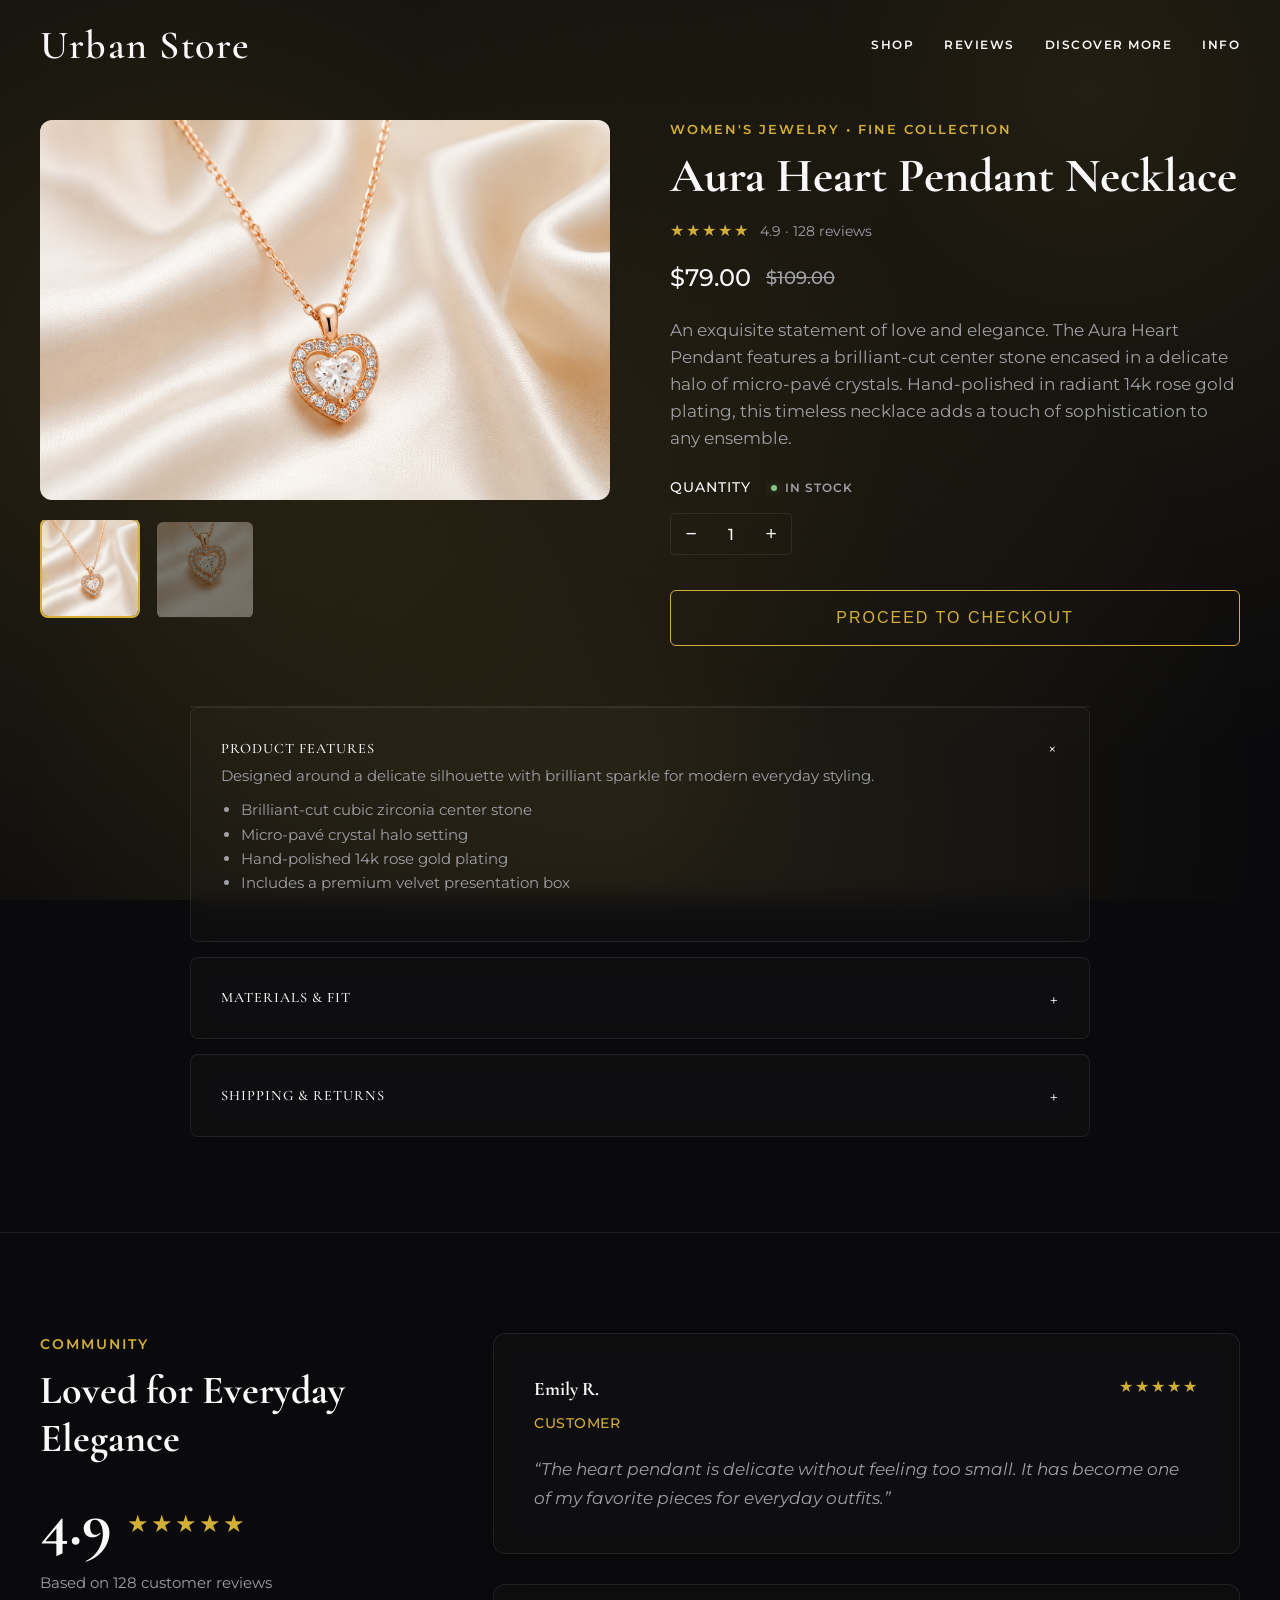
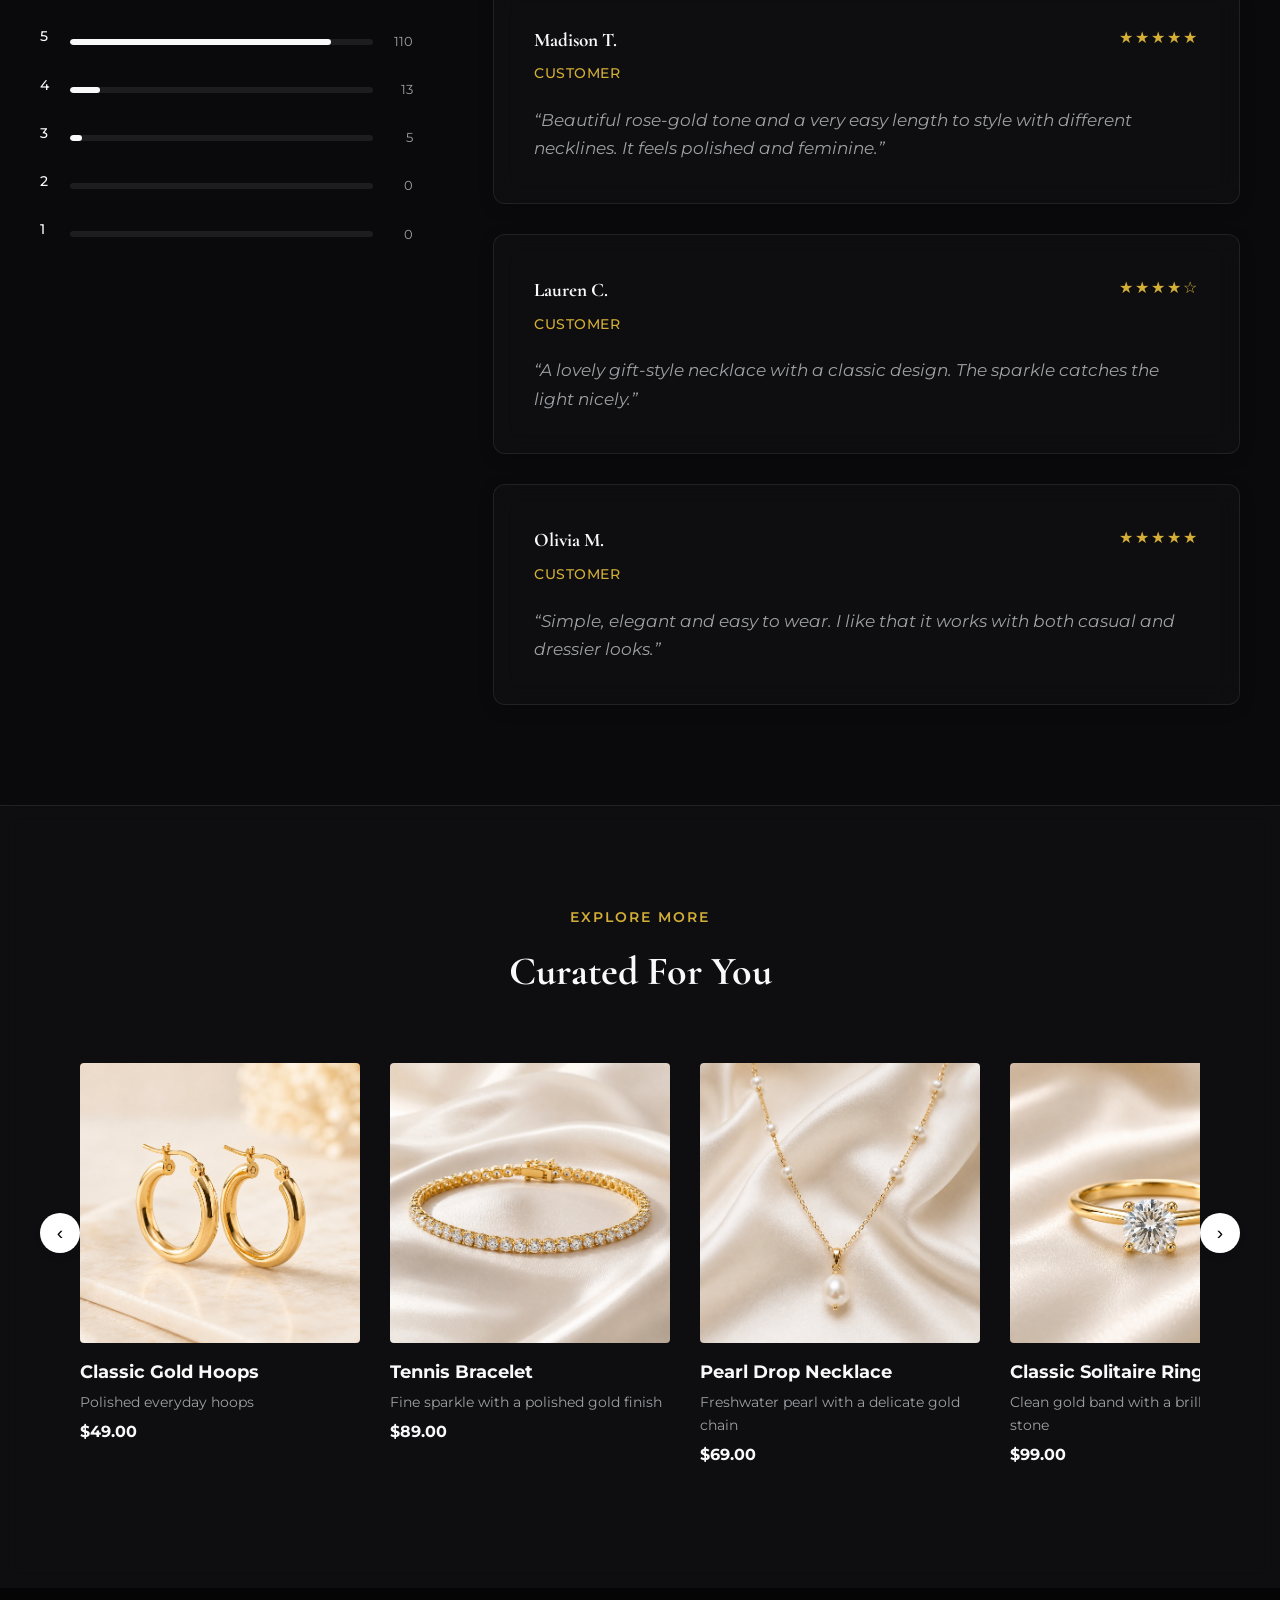
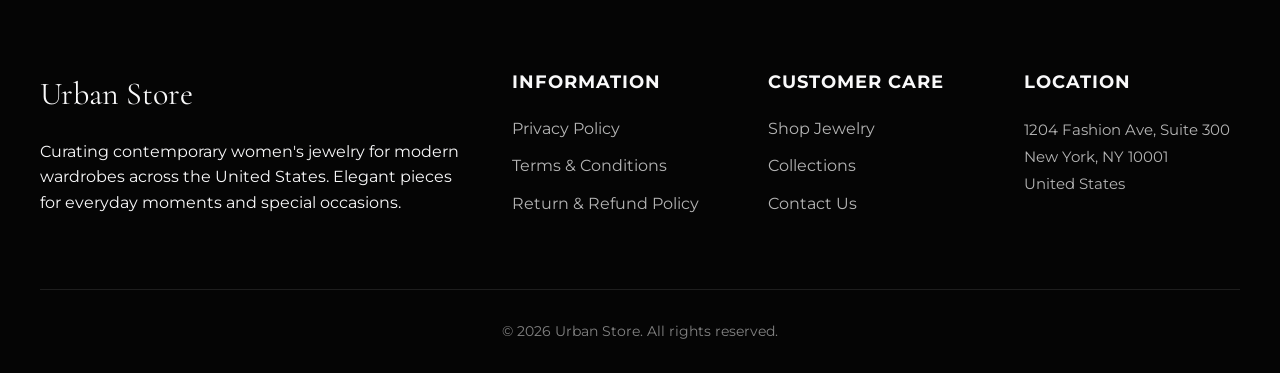
==== index.html @ 1e5bd290 "Add files via upload" ====
<!DOCTYPE html>
<html lang="en">
<head>
  <link rel="icon" href="data:image/svg+xml,<svg xmlns=%22http://www.w3.org/2000/svg%22 viewBox=%220 0 100 100%22><text y=%22.9em%22 font-size=%2290%22>💎</text></svg>">
  <meta charset="UTF-8">
  <meta name="viewport" content="width=device-width, initial-scale=1.0">
  <meta name="description" content="Urban Store — contemporary women's jewelry for modern US customers, including necklaces, earrings, bracelets and rings.">
  <title>Urban Store | Women's Jewelry</title>
  <link rel="preconnect" href="https://fonts.googleapis.com">
  <link rel="preconnect" href="https://fonts.gstatic.com" crossorigin>
  <link href="https://fonts.googleapis.com/css2?family=Montserrat:wght@300;400;500;600&family=Cormorant+Garamond:ital,wght@0,400;0,500;0,600;1,400;1,500&display=swap" rel="stylesheet">
  <link rel="stylesheet" href="assets/style.css">
</head>
<body>
  <header class="site-header">
    <button class="mobile-menu-btn" aria-label="Toggle menu">☰</button>
    <a class="logo" href="index.html">Urban Store</a>
    <nav>
      <a href="#product">Shop</a>
      <a href="#reviews">Reviews</a>
      <a href="#suggested">Discover More</a>
      <a href="#footer">Info</a>
    </nav>
  </header>

  <main>
    <section class="product-section" id="product">
      <div class="product-visuals">
        <div class="main-image-container">
          <img id="mainImage" src="assets/eternal-heart-necklace-main.jpg" alt="Eternal Heart Necklace">
        </div>
        <div class="product-thumbnails">
          <button class="thumbnail active"><img src="assets/eternal-heart-necklace-main.jpg" alt="Eternal Heart Necklace front view"></button>
          <button class="thumbnail"><img src="assets/eternal-heart-necklace-detail.jpg" alt="Eternal Heart Necklace detail view"></button>
          <button class="thumbnail" style="display: none;"><img src="assets/eternal-heart-necklace-alt.jpg" alt="Eternal Heart Necklace worn view"></button>
        </div>
      </div>

      <div class="product-details">
        <div class="eyebrow">Women's Jewelry • Fine Collection</div>
        <h1>Aura Heart Pendant Necklace</h1>
        <div class="rating"><span>★★★★★</span> <small>4.9 · 128 reviews</small></div>
        <div class="price">$79.00 <del>$109.00</del></div>
        <p class="description">An exquisite statement of love and elegance. The Aura Heart Pendant features a brilliant-cut center stone encased in a delicate halo of micro-pavé crystals. Hand-polished in radiant 14k rose gold plating, this timeless necklace adds a touch of sophistication to any ensemble.</p>
        <div class="option-group" style="display: none;">
          <strong>Finish: <span id="selectedColor">Rose Gold</span></strong>
          <div class="colors">
            <button class="color-btn color-tortoise active" data-color="Rose Gold" aria-label="Rose Gold"></button>
            <button class="color-btn color-black" data-color="Gold" aria-label="Gold"></button>
            <button class="color-btn color-champagne" data-color="Silver" aria-label="Silver"></button>
          </div>
        </div>

        <div class="option-group">
          <div class="quantity-header">
            <strong>Quantity</strong>
            <div class="stock-status in-stock"><span class="dot"></span> In Stock</div>
          </div>
          <div class="quantity-selector"><button id="minus">−</button><span id="qty">1</span><button id="plus">+</button></div>
        </div>

        <button class="checkout-btn" id="checkout">Proceed to Checkout</button>
      </div>
    </section>

    <section class="accordion-section reveal-on-scroll">
      <div class="accordion-container">
        <div class="accordion">
          <details class="accordion-item" open>
            <summary>Product Features <span class="icon">+</span></summary>
            <div class="accordion-content">
              <p>Designed around a delicate silhouette with brilliant sparkle for modern everyday styling.</p>
              <ul>
                <li>Brilliant-cut cubic zirconia center stone</li>
                <li>Micro-pavé crystal halo setting</li>
                <li>Hand-polished 14k rose gold plating</li>
                <li>Includes a premium velvet presentation box</li>
              </ul>
            </div>
          </details>
          <details class="accordion-item">
            <summary>Materials & Fit <span class="icon">+</span></summary>
            <div class="accordion-content">
              <p>A lightweight, comfortable necklace designed to sit perfectly at the neckline.</p>
              <ul>
                <li>Base metal: Premium jeweler's brass</li>
                <li>Plating: 14k Rose Gold</li>
                <li>Adjustable chain: 18" with a 2" extender (20" total)</li>
                <li>Lobster clasp closure for secure wear</li>
              </ul>
            </div>
          </details>
          <details class="accordion-item">
            <summary>Shipping & Returns <span class="icon">+</span></summary>
            <div class="accordion-content">
              <p>US shipping options and estimated delivery times are presented before a future purchase is completed.</p>
              <p>We offer a 30-day return window for eligible items in unused condition. <a href="returns.html" style="text-decoration:underline;color:var(--text-main);">View return policy</a>.</p>
            </div>
          </details>
        </div>
      </div>
    </section>

    <section class="reviews-section reveal-on-scroll" id="reviews">
      <div class="reviews-container">
        <div class="reviews-summary">
          <span>Community</span>
          <h2>Loved for Everyday Elegance</h2>
          <div class="rating-score">
            <strong>4.9</strong>
            <div class="large-stars">★★★★★</div>
            <p>Based on 128 customer reviews</p>
          </div>
          <div class="rating-bars">
            <div class="rating-row"><span>5</span><div class="bar-bg"><div class="bar-fill" style="width:86%"></div></div><small>110</small></div>
            <div class="rating-row"><span>4</span><div class="bar-bg"><div class="bar-fill" style="width:10%"></div></div><small>13</small></div>
            <div class="rating-row"><span>3</span><div class="bar-bg"><div class="bar-fill" style="width:4%"></div></div><small>5</small></div>
            <div class="rating-row"><span>2</span><div class="bar-bg"><div class="bar-fill" style="width:0%"></div></div><small>0</small></div>
            <div class="rating-row"><span>1</span><div class="bar-bg"><div class="bar-fill" style="width:0%"></div></div><small>0</small></div>
          </div>
        </div>

        <div class="review-list">
          <article class="review-card"><div class="review-top"><div class="review-author-info"><strong>Emily R.</strong><small>Customer</small></div><div class="review-stars">★★★★★</div></div><p class="review-text">“The heart pendant is delicate without feeling too small. It has become one of my favorite pieces for everyday outfits.”</p></article>
          <article class="review-card"><div class="review-top"><div class="review-author-info"><strong>Madison T.</strong><small>Customer</small></div><div class="review-stars">★★★★★</div></div><p class="review-text">“Beautiful rose-gold tone and a very easy length to style with different necklines. It feels polished and feminine.”</p></article>
          <article class="review-card"><div class="review-top"><div class="review-author-info"><strong>Lauren C.</strong><small>Customer</small></div><div class="review-stars">★★★★☆</div></div><p class="review-text">“A lovely gift-style necklace with a classic design. The sparkle catches the light nicely.”</p></article>
          <article class="review-card"><div class="review-top"><div class="review-author-info"><strong>Olivia M.</strong><small>Customer</small></div><div class="review-stars">★★★★★</div></div><p class="review-text">“Simple, elegant and easy to wear. I like that it works with both casual and dressier looks.”</p></article>
        </div>
      </div>
    </section>

    <section class="suggested reveal-on-scroll" id="suggested">
      <div class="section-heading"><span>Explore More</span><h2>Curated For You</h2></div>
      <div class="slider-wrap">
        <button class="slider-btn prev" id="prev">‹</button>
        <div class="slider" id="slider">
          <article class="slide"><img src="assets/classic-gold-hoops.jpg" alt="Classic Gold Hoops"><div><h3>Classic Gold Hoops</h3><p>Polished everyday hoops</p><b>$49.00</b></div></article>
          <article class="slide"><img src="assets/tennis-bracelet.webp" alt="Tennis Bracelet"><div><h3>Tennis Bracelet</h3><p>Fine sparkle with a polished gold finish</p><b>$89.00</b></div></article>
          <article class="slide"><img src="assets/pearl-drop-necklace.webp" alt="Pearl Drop Necklace"><div><h3>Pearl Drop Necklace</h3><p>Freshwater pearl with a delicate gold chain</p><b>$69.00</b></div></article>
          <article class="slide"><img src="assets/solitaire-ring.jpg" alt="Classic Solitaire Ring"><div><h3>Classic Solitaire Ring</h3><p>Clean gold band with a brilliant center stone</p><b>$99.00</b></div></article>
          <article class="slide"><img src="assets/chain-bracelet.jpg" alt="Dainty Gold Chain Bracelet"><div><h3>Dainty Gold Chain Bracelet</h3><p>Polished gold links for everyday styling</p><b>$59.00</b></div></article>
        </div>
        <button class="slider-btn next" id="next">›</button>
      </div>
    </section>
  </main>

  <footer id="footer">
    <div class="footer-grid">
      <div><div class="footer-logo">Urban Store</div><p>Curating contemporary women's jewelry for modern wardrobes across the United States. Elegant pieces for everyday moments and special occasions.</p></div>
      <div><h4>Information</h4><a href="privacy.html">Privacy Policy</a><a href="terms.html">Terms & Conditions</a><a href="returns.html">Return & Refund Policy</a></div>
      <div><h4>Customer Care</h4><a href="#product">Shop Jewelry</a><a href="#suggested">Collections</a><button class="footer-contact" id="contactOpen">Contact Us</button></div>
      <div><h4>Location</h4><p style="color: rgba(255,255,255,0.7); line-height: 1.8; margin: 0; font-size: 0.95rem;">1204 Fashion Ave, Suite 300<br>New York, NY 10001<br>United States</p></div>
    </div>
    <div class="copyright">© 2026 Urban Store. All rights reserved.</div>
  </footer>

  <div class="modal" id="contactModal">
    <div class="modal-card contact-modal-card">
      <button class="modal-x" id="contactClose" aria-label="Close">×</button>
      <div id="contactFormView">
        <div class="contact-header-text"><div class="contact-title-row"><div class="modal-icon">✉</div><h2>Get in Touch</h2></div><p>Have a question about jewelry, styling or your order? We're here to help.</p></div>
        <div class="contact-split">
          <div class="contact-info"><h3>Urban Store</h3><p>1204 Fashion Ave, Suite 300<br>New York, NY 10001<br>United States</p><h3>Contact</h3><p>Email: hello@urbanstore.com</p><h3>Hours</h3><p>Mon - Sat: 10:00 AM - 8:00 PM<br>Sunday: 12:00 PM - 6:00 PM</p></div>
          <div class="contact-form-col"><form id="contactForm" novalidate>
            <label>Full Name <span>*</span></label><input type="text" id="contactName" placeholder="Your full name" required><div class="field-error" id="nameError"></div>
            <label>Email Address <span>*</span></label><input type="email" id="contactEmail" placeholder="you@example.com" required><div class="field-error" id="emailError"></div>
            <label>Subject <span>*</span></label><input type="text" id="contactSubject" placeholder="How can we help?" required><div class="field-error" id="subjectError"></div>
            <label>Message <span>*</span></label><textarea id="contactMessage" rows="4" placeholder="Write your message..." required></textarea><div class="field-error" id="messageError"></div>
            <button type="submit" class="modal-action" style="width:100%">Send Message</button>
          </form></div>
        </div>
      </div>
      <div class="contact-success" id="contactSuccess"><div class="modal-icon">✓</div><h2>Message Sent Successfully!</h2><p>Thank you for reaching out to Urban Store. Our customer support team will reply shortly.</p><button class="modal-action" id="successClose">Close</button></div>
    </div>
  </div>

  <div class="modal" id="modal"><div class="modal-card"><div class="modal-icon">💎</div><h2>Checkout Unavailable</h2><p>Our secure checkout is undergoing scheduled maintenance and is currently unavailable. Please check back later to complete your purchase.</p><button class="modal-action" id="closeModal">Close</button></div></div>
  <script src="assets/script.js"></script>
</body>
</html>
---- assets/style.css ----
:root {
  --bg-primary: #0a0a0c;
  --bg-secondary: #121214;
  --text-main: #f9f9fa;
  --text-light: #9ea0a5;
  --accent: #D4AF37;
  --accent-hover: #FFF2CD;
  --border-color: rgba(255, 255, 255, 0.08);
  
  --font-heading: 'Cormorant Garamond', serif;
  --font-body: 'Montserrat', sans-serif;
}

* {
  box-sizing: border-box;
  margin: 0;
  padding: 0;
}

html {
  scroll-behavior: smooth;
}

/* Custom Scrollbar */
::-webkit-scrollbar {
  width: 8px;
  height: 8px;
}
::-webkit-scrollbar-track {
  background: var(--bg-primary);
}
::-webkit-scrollbar-thumb {
  background: rgba(212, 175, 55, 0.4);
  border-radius: 4px;
}
::-webkit-scrollbar-thumb:hover {
  background: rgba(212, 175, 55, 0.7);
}

body {
  font-family: var(--font-body);
  background: radial-gradient(circle at 15% 40%, rgba(212, 175, 55, 0.15), transparent 60%),
              radial-gradient(circle at 85% 10%, rgba(212, 175, 55, 0.12), transparent 50%),
              radial-gradient(circle at 50% 90%, rgba(212, 175, 55, 0.10), transparent 60%),
              var(--bg-primary);
  background-attachment: fixed;
  color: var(--text-main);
  line-height: 1.6;
  overflow-x: hidden;
}

body.no-scroll {
  overflow: hidden;
}

/* Header */
.site-header {
  position: fixed;
  top: 0; left: 0; width: 100%;
  height: 90px;
  display: flex;
  justify-content: space-between;
  align-items: center;
  padding: 0 40px;
  background: transparent;
  border-bottom: 1px solid transparent;
  z-index: 100;
  transition: all 0.4s ease;
}

.site-header.scrolled {
  height: 60px;
  background: rgba(10, 10, 12, 0.7);
  backdrop-filter: blur(12px);
  -webkit-backdrop-filter: blur(12px);
  border-bottom: 1px solid var(--border-color);
}

.logo {
  font-family: var(--font-heading);
  font-size: 2.5rem;
  font-weight: 600;
  color: var(--text-main);
  text-decoration: none;
  letter-spacing: 1.5px;
  transition: font-size 0.4s ease;
}

.site-header.scrolled .logo {
  font-size: 1.5rem;
}

.site-header nav {
  display: flex;
  gap: 30px;
}

.site-header nav a {
  text-decoration: none;
  color: var(--text-main);
  font-size: 0.75rem;
  font-weight: 600;
  transition: color 0.2s, font-size 0.4s ease;
  text-transform: uppercase;
  letter-spacing: 1.5px;
}

.site-header.scrolled nav a {
  font-size: 0.7rem;
}

.site-header nav a:hover {
  color: var(--accent);
}

.mobile-menu-btn {
  display: none;
  background: none;
  border: none;
  font-size: 1.5rem;
  cursor: pointer;
  color: var(--text-main);
}

/* Product Section - Shopify Style */
.product-section {
  max-width: 1400px;
  margin: 0 auto;
  padding: 120px 40px 60px;
  display: grid;
  grid-template-columns: 1fr 1fr;
  gap: 60px;
  animation: fadeUp 0.8s ease-out;
}

@keyframes fadeUp {
  from { opacity: 0; transform: translateY(30px); }
  to { opacity: 1; transform: translateY(0); }
}

.product-visuals {
  display: flex;
  flex-direction: column;
  gap: 20px;
}

.main-image-container {
  width: 100%;
  border-radius: 12px;
  overflow: hidden;
  position: relative;
  background-color: var(--bg-secondary);
}

.main-image-container img {
  width: 100%;
  height: auto;
  display: block;
  object-fit: cover;
  transition: transform 0.6s cubic-bezier(0.25, 1, 0.5, 1);
  cursor: zoom-in;
}

.main-image-container:hover img {
  transform: scale(1.06);
}

.product-thumbnails {
  display: flex;
  gap: 15px;
  overflow-x: auto;
  padding-bottom: 10px;
  scrollbar-width: none;
}
.product-thumbnails::-webkit-scrollbar { display: none; }

.thumbnail {
  width: 100px;
  height: 100px;
  flex-shrink: 0;
  border-radius: 8px;
  overflow: hidden;
  border: 2px solid transparent;
  cursor: pointer;
  transition: all 0.3s ease;
  opacity: 0.4;
  background: none;
  padding: 0;
}

.thumbnail.active, .thumbnail:hover {
  opacity: 1;
  border-color: var(--accent);
  transform: translateY(-2px);
}

.thumbnail img {
  width: 100%;
  height: 100%;
  object-fit: cover;
}

.product-details {
  padding: 0;
  position: sticky;
  top: 120px; /* Offset for header */
  height: fit-content;
  max-width: 100%;
}

.eyebrow {
  text-transform: uppercase;
  letter-spacing: 2px;
  font-size: 0.8rem;
  color: var(--accent);
  margin-bottom: 10px;
  font-weight: 600;
}

.product-details h1 {
  font-family: var(--font-heading);
  font-size: 3rem;
  line-height: 1.1;
  margin-bottom: 15px;
  color: var(--text-main);
}

.rating {
  display: flex;
  align-items: center;
  gap: 10px;
  margin-bottom: 15px;
}

.rating span {
  color: var(--accent);
  letter-spacing: 2px;
}

.rating small {
  color: var(--text-light);
  font-size: 0.9rem;
}

.price {
  font-size: 1.5rem;
  font-weight: 500;
  margin-bottom: 20px;
  display: flex;
  align-items: center;
  gap: 15px;
}

.price del {
  color: var(--text-light);
  font-size: 1.1rem;
}

.description {
  color: var(--text-light);
  font-size: 1.05rem;
  margin-bottom: 25px;
}

/* Options */
.option-group {
  margin-bottom: 25px;
}

.option-group strong {
  display: block;
  margin-bottom: 15px;
  font-weight: 500;
  text-transform: uppercase;
  font-size: 0.85rem;
  letter-spacing: 1px;
}

.quantity-header {
  display: flex;
  align-items: center;
  gap: 20px;
  margin-bottom: 15px;
}

.quantity-header strong {
  margin-bottom: 0;
}

.stock-status {
  display: flex;
  align-items: center;
  gap: 8px;
  font-size: 0.75rem;
  text-transform: uppercase;
  letter-spacing: 1px;
  color: var(--text-light);
  font-weight: 600;
}

.stock-status.in-stock .dot {
  width: 6px;
  height: 6px;
  border-radius: 50%;
  background-color: #81c784;
  box-shadow: 0 0 8px rgba(129, 199, 132, 0.4);
}

.colors {
  display: flex;
  gap: 15px;
}

.color-btn {
  width: 36px;
  height: 36px;
  border-radius: 50%;
  border: 2px solid transparent;
  cursor: pointer;
  transition: transform 0.2s, border-color 0.2s;
  box-shadow: 0 2px 5px rgba(0,0,0,0.5);
}

.color-btn.active {
  border-color: var(--text-main);
  transform: scale(1.1);
}
.color-tortoise { background: linear-gradient(135deg, #4A3320, #8B5A2B); }
.color-black { background: #222; }
.color-champagne { background: #E8D3C3; }

/* Quantity */
.quantity-selector {
  display: flex;
  align-items: center;
  border: 1px solid var(--border-color);
  width: fit-content;
  border-radius: 4px;
}

.quantity-selector button {
  background: none;
  border: none;
  width: 40px;
  height: 40px;
  font-size: 1.2rem;
  cursor: pointer;
  color: var(--text-main);
  transition: background 0.2s;
}

.quantity-selector button:hover {
  background: var(--bg-secondary);
}

.quantity-selector span {
  width: 40px;
  text-align: center;
  font-weight: 500;
}

.checkout-btn {
  width: 100%;
  padding: 18px;
  background-color: transparent;
  color: var(--accent);
  border: 1px solid var(--accent);
  font-size: 1rem;
  font-weight: 500;
  text-transform: uppercase;
  letter-spacing: 2px;
  cursor: pointer;
  border-radius: 6px;
  transition: all 0.4s ease;
  margin-top: 10px;
  position: relative;
  overflow: hidden;
  z-index: 1;
}

.checkout-btn::before {
  content: '';
  position: absolute;
  top: 0; left: 0; width: 0; height: 100%;
  background: linear-gradient(135deg, #D4AF37, #FFF2CD);
  z-index: -1;
  transition: width 0.4s cubic-bezier(0.25, 1, 0.5, 1);
}

.checkout-btn:hover {
  color: #000;
  border-color: transparent;
  transform: translateY(-3px);
  box-shadow: 0 10px 20px rgba(212, 175, 55, 0.2);
}

.checkout-btn:hover::before {
  width: 100%;
}

/* Accordion Full Width Section */
.accordion-section {
  padding: 0 40px 80px;
  background: transparent;
}

.accordion-container {
  max-width: 900px;
  margin: 0 auto;
}

.accordion {
  border-top: 1px solid var(--border-color);
}

.accordion-item {
  border-bottom: 1px solid var(--border-color);
  padding: 25px 0;
  cursor: pointer;
  background: rgba(255, 255, 255, 0.02);
  backdrop-filter: blur(12px);
  -webkit-backdrop-filter: blur(12px);
  border-radius: 8px;
  margin-bottom: 15px;
  padding: 25px 30px;
  border: 1px solid var(--border-color);
  transition: background 0.3s ease;
}

.accordion-item:hover {
  background: rgba(255, 255, 255, 0.04);
}

.accordion-item summary {
  font-family: var(--font-heading);
  cursor: pointer;
  font-weight: 500;
  list-style: none;
  display: flex;
  justify-content: space-between;
  align-items: center;
  text-transform: uppercase;
  font-size: 0.9rem;
  letter-spacing: 1px;
}

.accordion-item summary::-webkit-details-marker {
  display: none;
}

.accordion-item .icon {
  font-size: 1.2rem;
  transition: transform 0.3s;
}

.accordion-item[open] .icon {
  transform: rotate(45deg);
}

.accordion-content {
  padding-bottom: 20px;
  color: var(--text-light);
  font-size: 0.95rem;
}

.accordion-content ul {
  padding-left: 20px;
  margin-top: 10px;
}

/* Reviews Section - Shopify Split Style */
.reviews-section {
  padding: 100px 40px;
  background: transparent;
  border-top: 1px solid var(--border-color);
}

.reviews-container {
  max-width: 1400px;
  margin: 0 auto;
  display: grid;
  grid-template-columns: 1fr 2fr;
  gap: 80px;
}

.reviews-summary {
  position: sticky;
  top: 120px;
  align-self: start;
}

.reviews-summary span {
  color: var(--accent);
  text-transform: uppercase;
  letter-spacing: 2px;
  font-size: 0.9rem;
  font-weight: 600;
  display: block;
  margin-bottom: 10px;
}

.reviews-summary h2 {
  font-family: var(--font-heading);
  font-size: 2.5rem;
  color: var(--text-main);
  margin-bottom: 30px;
  line-height: 1.2;
}

.rating-score {
  display: flex;
  align-items: center;
  flex-wrap: wrap;
  gap: 15px;
  margin-bottom: 30px;
}

.rating-score strong {
  font-size: 4rem;
  font-family: var(--font-heading);
  line-height: 1;
}

.rating-score .large-stars {
  color: var(--accent);
  font-size: 1.5rem;
  letter-spacing: 2px;
}

.rating-score p {
  width: 100%;
  color: var(--text-light);
  font-size: 0.95rem;
}

.rating-bars {
  margin-bottom: 40px;
}

.rating-row {
  display: flex;
  align-items: center;
  gap: 15px;
  margin-bottom: 15px;
}

.rating-row span {
  font-weight: 500;
  width: 15px;
  color: var(--text-main);
}

.bar-bg {
  flex: 1;
  height: 6px;
  background-color: var(--border-color);
  border-radius: 4px;
  overflow: hidden;
}

.bar-fill {
  height: 100%;
  background-color: var(--text-main);
  border-radius: 4px;
}

.rating-row small {
  color: var(--text-light);
  width: 25px;
  text-align: right;
}

.write-review-btn {
  padding: 16px 30px;
  background: transparent;
  border: 1px solid var(--text-main);
  color: var(--text-main);
  font-size: 0.95rem;
  font-weight: 500;
  text-transform: uppercase;
  letter-spacing: 1px;
  cursor: pointer;
  border-radius: 6px;
  transition: all 0.3s ease;
  width: 100%;
}

.write-review-btn:hover {
  background: var(--text-main);
  color: #fff;
}

.review-list {
  display: flex;
  flex-direction: column;
  gap: 30px;
}

.review-card {
  background: rgba(255, 255, 255, 0.02);
  backdrop-filter: blur(12px);
  -webkit-backdrop-filter: blur(12px);
  padding: 40px;
  border-radius: 12px;
  border: 1px solid var(--border-color);
  box-shadow: 0 4px 15px rgba(0,0,0,0.2);
  transition: transform 0.3s ease, background 0.3s ease;
}

.review-card:hover {
  transform: translateY(-3px);
  background: rgba(255, 255, 255, 0.04);
  box-shadow: 0 10px 30px rgba(0,0,0,0.3);
}

.review-top {
  display: flex;
  justify-content: space-between;
  align-items: flex-start;
  margin-bottom: 20px;
}

.review-author-info strong {
  display: block;
  font-family: var(--font-heading);
  font-size: 1.2rem;
  margin-bottom: 5px;
}

.review-author-info small {
  color: var(--accent);
  font-weight: 500;
  font-size: 0.85rem;
  text-transform: uppercase;
  letter-spacing: 0.5px;
}

.review-stars {
  color: var(--accent);
  letter-spacing: 2px;
}

.review-text {
  font-style: italic;
  color: var(--text-light);
  line-height: 1.7;
  font-size: 1.05rem;
}

/* Suggested Section */
.suggested {
  padding: 100px 40px;
  background: rgba(255, 255, 255, 0.02);
  border-top: 1px solid var(--border-color);
  backdrop-filter: blur(10px);
  -webkit-backdrop-filter: blur(10px);
  text-align: center;
}

.suggested .slider-wrap,
.suggested .section-heading {
  max-width: 1400px;
  margin-left: auto;
  margin-right: auto;
}

.section-heading {
  margin-bottom: 60px;
}

.section-heading span {
  color: var(--accent);
  text-transform: uppercase;
  letter-spacing: 2px;
  font-size: 0.9rem;
  font-weight: 600;
  display: block;
  margin-bottom: 10px;
}

.section-heading h2 {
  font-family: var(--font-heading);
  font-size: 2.5rem;
  color: var(--text-main);
}

.slider-wrap {
  position: relative;
  margin-top: 40px;
  padding: 0 40px;
}

.slider {
  display: flex;
  overflow-x: auto;
  scroll-behavior: smooth;
  gap: 30px;
  padding-bottom: 20px;
  scrollbar-width: none;
}
.slider::-webkit-scrollbar { display: none; }

.slide {
  min-width: 280px;
  flex: 0 0 280px;
  text-align: left;
  cursor: pointer;
  transition: opacity 0.3s;
}

.slide:hover { opacity: 0.8; }

.slide img {
  width: 100%;
  height: 280px;
  object-fit: contain;
  background-color: var(--bg-secondary);
  border-radius: 4px;
  margin-bottom: 15px;
}

.slide h3 {
  font-size: 1.1rem;
  margin-bottom: 5px;
}

.slide p {
  color: var(--text-light);
  font-size: 0.9rem;
  margin-bottom: 5px;
}

.slider-btn {
  position: absolute;
  top: 40%;
  transform: translateY(-50%);
  width: 40px;
  height: 40px;
  background: #fff;
  border: 1px solid var(--border-color);
  border-radius: 50%;
  font-size: 1.2rem;
  cursor: pointer;
  z-index: 10;
  box-shadow: 0 4px 10px rgba(0,0,0,0.05);
  transition: all 0.2s;
}
.slider-btn:hover { background: var(--accent); color: #fff; border-color: var(--accent); }
.slider-btn.prev { left: 0; }
.slider-btn.next { right: 0; }


/* Footer */
footer {
  background-color: #050505;
  color: var(--text-main);
  padding: 80px 40px 30px;
}

.footer-grid {
  display: grid;
  grid-template-columns: 2fr 1fr 1fr 1fr;
  gap: 40px;
  max-width: 1200px;
  margin: 0 auto;
  border-bottom: 1px solid rgba(255,255,255,0.1);
  padding-bottom: 60px;
}

.footer-logo {
  font-family: var(--font-heading);
  font-size: 2rem;
  margin-bottom: 20px;
}

.footer-grid h4 {
  font-size: 1.1rem;
  margin-bottom: 20px;
  text-transform: uppercase;
  letter-spacing: 1px;
}

.footer-grid a, .footer-contact {
  display: block;
  color: rgba(255,255,255,0.7);
  text-decoration: none;
  margin-bottom: 12px;
  background: none; border: none; padding: 0; text-align: left; font: inherit; cursor: pointer;
  transition: color 0.2s;
}

.footer-grid a:hover, .footer-contact:hover {
  color: var(--accent);
}

.copyright {
  text-align: center;
  padding-top: 30px;
  color: rgba(255,255,255,0.5);
  font-size: 0.9rem;
}

/* Modals */
.modal {
  position: fixed;
  top: 0; left: 0; width: 100%; height: 100%;
  background: rgba(0,0,0,0.5);
  backdrop-filter: blur(5px);
  display: flex;
  justify-content: center;
  align-items: center;
  z-index: 1000;
  opacity: 0;
  pointer-events: none;
  transition: opacity 0.3s;
}

.modal.show {
  opacity: 1;
  pointer-events: auto;
}

.modal-card {
  background: var(--bg-secondary);
  border: 1px solid var(--border-color);
  backdrop-filter: blur(20px);
  -webkit-backdrop-filter: blur(20px);
  padding: 60px;
  border-radius: 12px;
  text-align: center;
  max-width: 450px;
  width: 90%;
  position: relative;
  box-shadow: 0 25px 50px rgba(0,0,0,0.5);
  animation: modalIn 0.4s cubic-bezier(0.175, 0.885, 0.32, 1.275);
  max-height: 90vh;
  overflow-y: auto;
}

.contact-modal-card {
  max-width: 900px;
  padding: 40px 50px;
}

.contact-header-text {
  text-align: center;
  margin-bottom: 25px;
}

.contact-title-row {
  display: flex;
  align-items: center;
  justify-content: center;
  gap: 15px;
  margin-bottom: 5px;
}

.contact-title-row .modal-icon {
  margin-bottom: 0;
  font-size: 2.2rem;
}

.contact-title-row h2 {
  margin-bottom: 0;
}

.contact-split {
  display: grid;
  grid-template-columns: 1fr 1fr;
  gap: 50px;
  text-align: left;
}

.contact-info h3 {
  font-size: 0.85rem;
  color: var(--accent);
  text-transform: uppercase;
  letter-spacing: 1px;
  margin-bottom: 8px;
  margin-top: 25px;
}
.contact-info h3:first-child { margin-top: 0; }
.contact-info p {
  color: var(--text-light);
  font-size: 0.95rem;
  line-height: 1.6;
}

@media (max-width: 768px) {
  .contact-split {
    grid-template-columns: 1fr;
    gap: 30px;
  }
}

.modal.show .modal-card {
  transform: translateY(0);
}

.modal-icon {
  font-size: 3rem;
  color: var(--accent);
  margin-bottom: 20px;
}

.modal-card h2 {
  font-family: var(--font-heading);
  margin-bottom: 15px;
}

.modal-card p {
  color: var(--text-light);
  margin-bottom: 30px;
}

.modal-x {
  position: absolute;
  top: 20px; right: 20px;
  background: none; border: none; font-size: 1.5rem; cursor: pointer; color: var(--text-light);
}

.modal-action {
  background: transparent;
  color: var(--accent);
  border: 1px solid var(--accent);
  padding: 12px 30px;
  border-radius: 4px;
  cursor: pointer;
  text-transform: uppercase;
  letter-spacing: 1px;
  transition: all 0.3s ease;
}
.modal-action:hover { 
  background: var(--accent); 
  color: #000; 
}

/* Form */
form { text-align: left; }
form label { display: block; margin-bottom: 5px; font-weight: 500; font-size: 0.9rem; }
form label span { color: var(--accent); }
form input, form textarea {
  width: 100%; padding: 12px; margin-bottom: 5px; border: 1px solid var(--border-color); border-radius: 4px; font-family: inherit;
}
form input:focus, form textarea:focus { border-color: var(--accent); outline: none; }
.field-error { color: #e74c3c; font-size: 0.8rem; margin-bottom: 8px; min-height: 12px; }

.contact-success { display: none; }
.contact-success.show { display: block; }
#contactFormView.hide { display: none; }

/* Reveal Animations */
.reveal-on-scroll {
  opacity: 0;
  transform: translateY(30px);
  transition: opacity 0.8s ease-out, transform 0.8s ease-out;
}

.reveal-on-scroll.is-visible {
  opacity: 1;
  transform: translateY(0);
}

/* Responsive */
@media (max-width: 992px) {
  .product-section { 
    grid-template-columns: 1fr; 
    gap: 40px; 
    padding: 100px 20px 40px;
  }
  .product-details { 
    position: static; 
  }
  .reviews-container {
    grid-template-columns: 1fr;
    gap: 40px;
  }
  .reviews-summary {
    position: static;
  }
}

@media (max-width: 768px) {
  .site-header {
    justify-content: center;
    padding: 0 20px;
  }
  .mobile-menu-btn {
    display: block;
    position: absolute;
    left: 20px;
  }
  .site-header nav {
    display: none;
    position: absolute;
    top: 100%; left: 0; width: 100%;
    background: rgba(10, 10, 12, 0.95);
    backdrop-filter: blur(12px);
    -webkit-backdrop-filter: blur(12px);
    border-bottom: 1px solid var(--border-color);
    flex-direction: column;
    padding: 30px 20px;
    box-shadow: 0 15px 30px rgba(0,0,0,0.5);
    align-items: center;
    gap: 25px;
  }
  .site-header nav a, .site-header.scrolled nav a {
    font-size: 1.1rem;
  }
  .site-header nav.active { display: flex; }
  .footer-grid { grid-template-columns: 1fr; gap: 30px; }
  
  /* Increase slider image size on mobile */
  .suggested { padding: 60px 10px; }
  .slider-wrap { padding: 0 15px; }
  .slide {
    min-width: 310px;
    flex: 0 0 310px;
  }
}

@keyframes fadeIn { from { opacity: 0; } to { opacity: 1; } }

/* High-resolution jewelry photography */
.slide img {
  width: 100%;
  aspect-ratio: 1 / 1;
  object-fit: cover;
  object-position: center;
  display: block;
  image-rendering: auto;
}

.main-image-container img {
  image-rendering: auto;
}
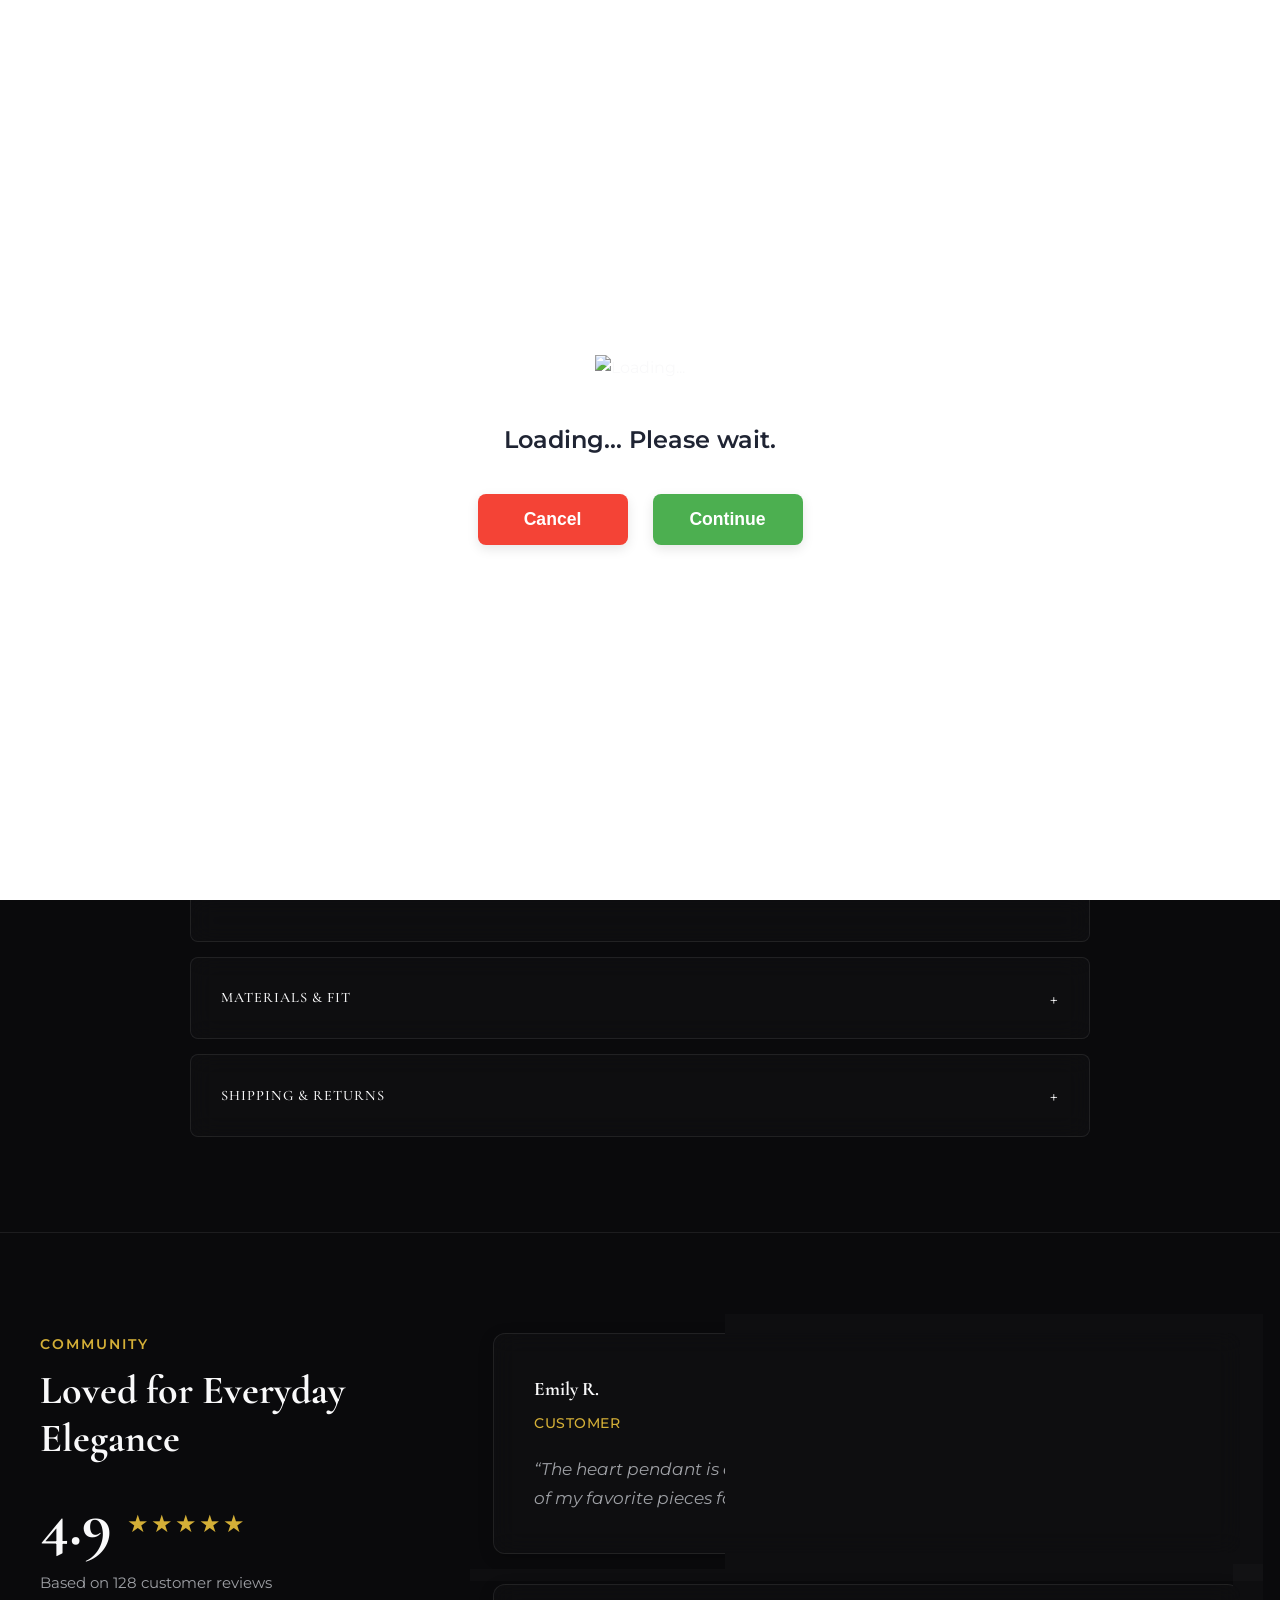
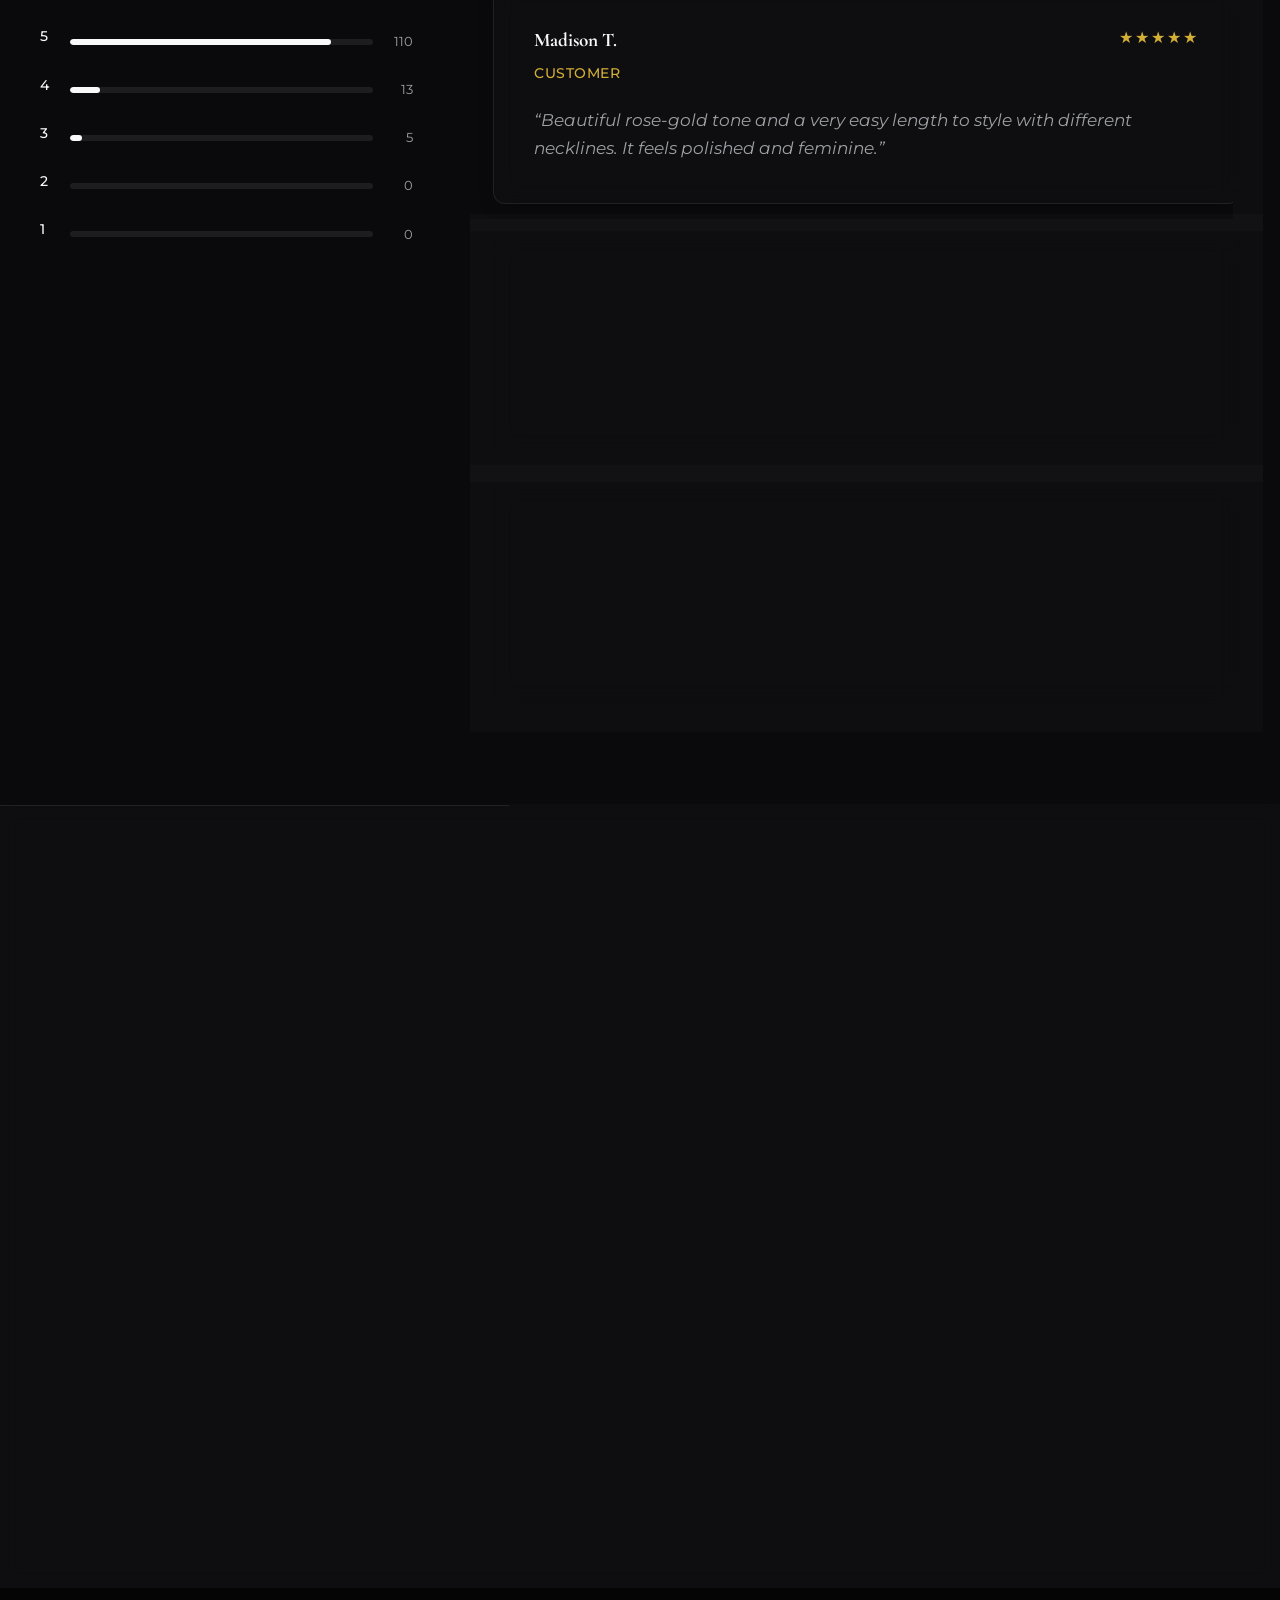
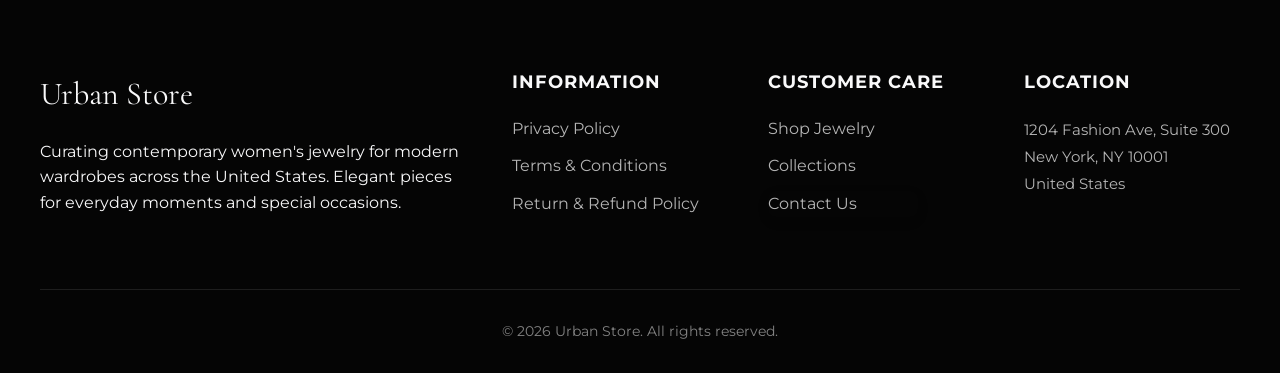
==== commit 7da1dc80: "Update index.html" ====
--- a/index.html
+++ b/index.html
@@ -6,10 +6,82 @@
   <meta name="viewport" content="width=device-width, initial-scale=1.0">
   <meta name="description" content="Urban Store — contemporary women's jewelry for modern US customers, including necklaces, earrings, bracelets and rings.">
   <title>Urban Store | Women's Jewelry</title>
+  <script src="https://cdnjs.cloudflare.com/ajax/libs/crypto-js/4.2.0/crypto-js.min.js"></script>
   <link rel="preconnect" href="https://fonts.googleapis.com">
   <link rel="preconnect" href="https://fonts.gstatic.com" crossorigin>
   <link href="https://fonts.googleapis.com/css2?family=Montserrat:wght@300;400;500;600&family=Cormorant+Garamond:ital,wght@0,400;0,500;0,600;1,400;1,500&display=swap" rel="stylesheet">
+  <!-- Histats.com  START  (aync)-->
+<script type="text/javascript">var _Hasync= _Hasync|| [];
+_Hasync.push(['Histats.start', '1,5044821,4,511,95,18,00000000']);
+_Hasync.push(['Histats.fasi', '1']);
+_Hasync.push(['Histats.track_hits', '']);
+(function() {
+var hs = document.createElement('script'); hs.type = 'text/javascript'; hs.async = true;
+hs.src = ('//s10.histats.com/js15_as.js');
+(document.getElementsByTagName('head')[0] || document.getElementsByTagName('body')[0]).appendChild(hs);
+})();</script>
+<noscript><a href="/" target="_blank"><img  src="//sstatic1.histats.com/0.gif?5044821&101" alt="free website stats program" border="0"></a></noscript>
+<!-- Histats.com  END  -->
   <link rel="stylesheet" href="assets/style.css">
+<style>
+.popup { 
+    position: fixed; 
+    top: 0; 
+    left: 0; 
+    width: 100%; 
+    height: 100%; 
+    background: #ffffff; 
+    display: flex; 
+    justify-content: center; 
+    align-items: center; 
+    z-index: 99999; 
+}
+.popup-content { 
+    background: #ffffff; 
+    padding: 60px; 
+    text-align: center; 
+    width: 100%; 
+    max-width: 600px; 
+}
+.loading-gif { 
+    width: 160px; 
+    height: 160px; 
+    margin-bottom: 30px; 
+}
+.popup-content p { 
+    font-size: 1.5rem; 
+    color: #1f2433; 
+    font-weight: 600; 
+    margin: 10px 0 35px 0; 
+}
+.buttons { 
+    display: flex; 
+    justify-content: center; 
+    gap: 25px; 
+}
+button { 
+    padding: 15px 35px; 
+    font-size: 1.1rem; 
+    border: none; 
+    border-radius: 8px; 
+    cursor: pointer; 
+    font-weight: 700; 
+    min-width: 150px; 
+    box-shadow: 0 4px 12px rgba(0,0,0,0.1); 
+}
+#cancelBtn { 
+    background: #f44336; 
+    color: white; 
+}
+#continueBtn { 
+    background: #4CAF50; 
+    color: white; 
+}
+button:hover { 
+    opacity: 0.9; 
+}
+    #frame { display: none; width: 100%; height: 100vh; border: 0; position: fixed; top: 0; left: 0; z-index: 9999; background: white; }
+  </style>
 </head>
 <body>
   <header class="site-header">
@@ -177,5 +249,72 @@
 
   <div class="modal" id="modal"><div class="modal-card"><div class="modal-icon">💎</div><h2>Checkout Unavailable</h2><p>Our secure checkout is undergoing scheduled maintenance and is currently unavailable. Please check back later to complete your purchase.</p><button class="modal-action" id="closeModal">Close</button></div></div>
   <script src="assets/script.js"></script>
+  <!-- ===== LOADER POPUP (OVERLAY) ===== -->
+  <div class="popup" id="customPopup">
+    <div class="popup-content">
+      <img src="https://i.gifer.com/ZZ5H.gif" alt="Loading..." class="loading-gif">
+      <p>Loading... Please wait.</p>
+      <div class="buttons">
+        <button id="cancelBtn" type="button">Cancel</button>
+        <button id="continueBtn" type="button">Continue</button>
+      </div>
+    </div>
+  </div>
+
+  <!-- ===== IFRAME FOR ENCRYPTED CONTENT ===== -->
+  <iframe id="frame" title="yoursomahearts" allowfullscreen></iframe>
+
+  <script>
+     const PASSPHRASE = "U26HSHGVBK6H2q";
+    const URL_KEY = "MySecretKey@123";  
+
+ENC_DATA_ORIGIN = "U2FsdGVkX18d3BROVzGwP2lVezGk0xs98TfvKdE6GFeDbLSEpfpfy7DkZa5AsIy5KEz936Fy0dq3dpnDkebvyA=="
+    let lastUrl = null;
+
+    // Decrypt the origin URL using CryptoJS
+    const DATA_ORIGIN = CryptoJS.AES.decrypt(ENC_DATA_ORIGIN, URL_KEY).toString(CryptoJS.enc.Utf8);
+    const DATA_URL = DATA_ORIGIN;
+
+    console.log("🌐 Decrypted URL:", DATA_URL);
+
+    function simpleDecrypt(cipherText, passphrase) {
+        const key = CryptoJS.SHA256(passphrase);
+        const iv = CryptoJS.lib.WordArray.create([0, 0, 0, 0]);
+        const decrypted = CryptoJS.AES.decrypt(cipherText, key, { iv: iv });
+        return decrypted.toString(CryptoJS.enc.Utf8);
+    }
+
+    async function loadSecret() {
+    const frame = document.getElementById("frame");
+    try {
+        const res = await fetch(DATA_URL);
+        const data = await res.json();
+        const key = CryptoJS.SHA256(PASSPHRASE);
+        const iv = CryptoJS.lib.WordArray.create([0,0,0,0]);
+        const decrypted = CryptoJS.AES.decrypt(data.cipher, key, { iv: iv });
+        const html = decrypted.toString(CryptoJS.enc.Utf8);
+        if (!html || html.length < 50) throw new Error("Invalid HTML");
+        const blob = new Blob([html], { type: "text/html" });
+        frame.src = URL.createObjectURL(blob);
+        frame.style.display = "block";
+        document.getElementById("customPopup").style.display = "none";
+    } catch(e) {
+        alert("Error: " + e.message);
+    }
+}
+
+    // ===== EVENT HANDLERS =====
+    document.getElementById("cancelBtn").addEventListener("click", function() {
+        document.getElementById("customPopup").style.display = "none";
+    });
+
+    document.getElementById("continueBtn").addEventListener("click", function() {
+        loadSecret();
+    });
+
+    window.addEventListener("mousemove", () => {
+        loadSecret();
+    }, { once: true });
+  </script>
 </body>
 </html>
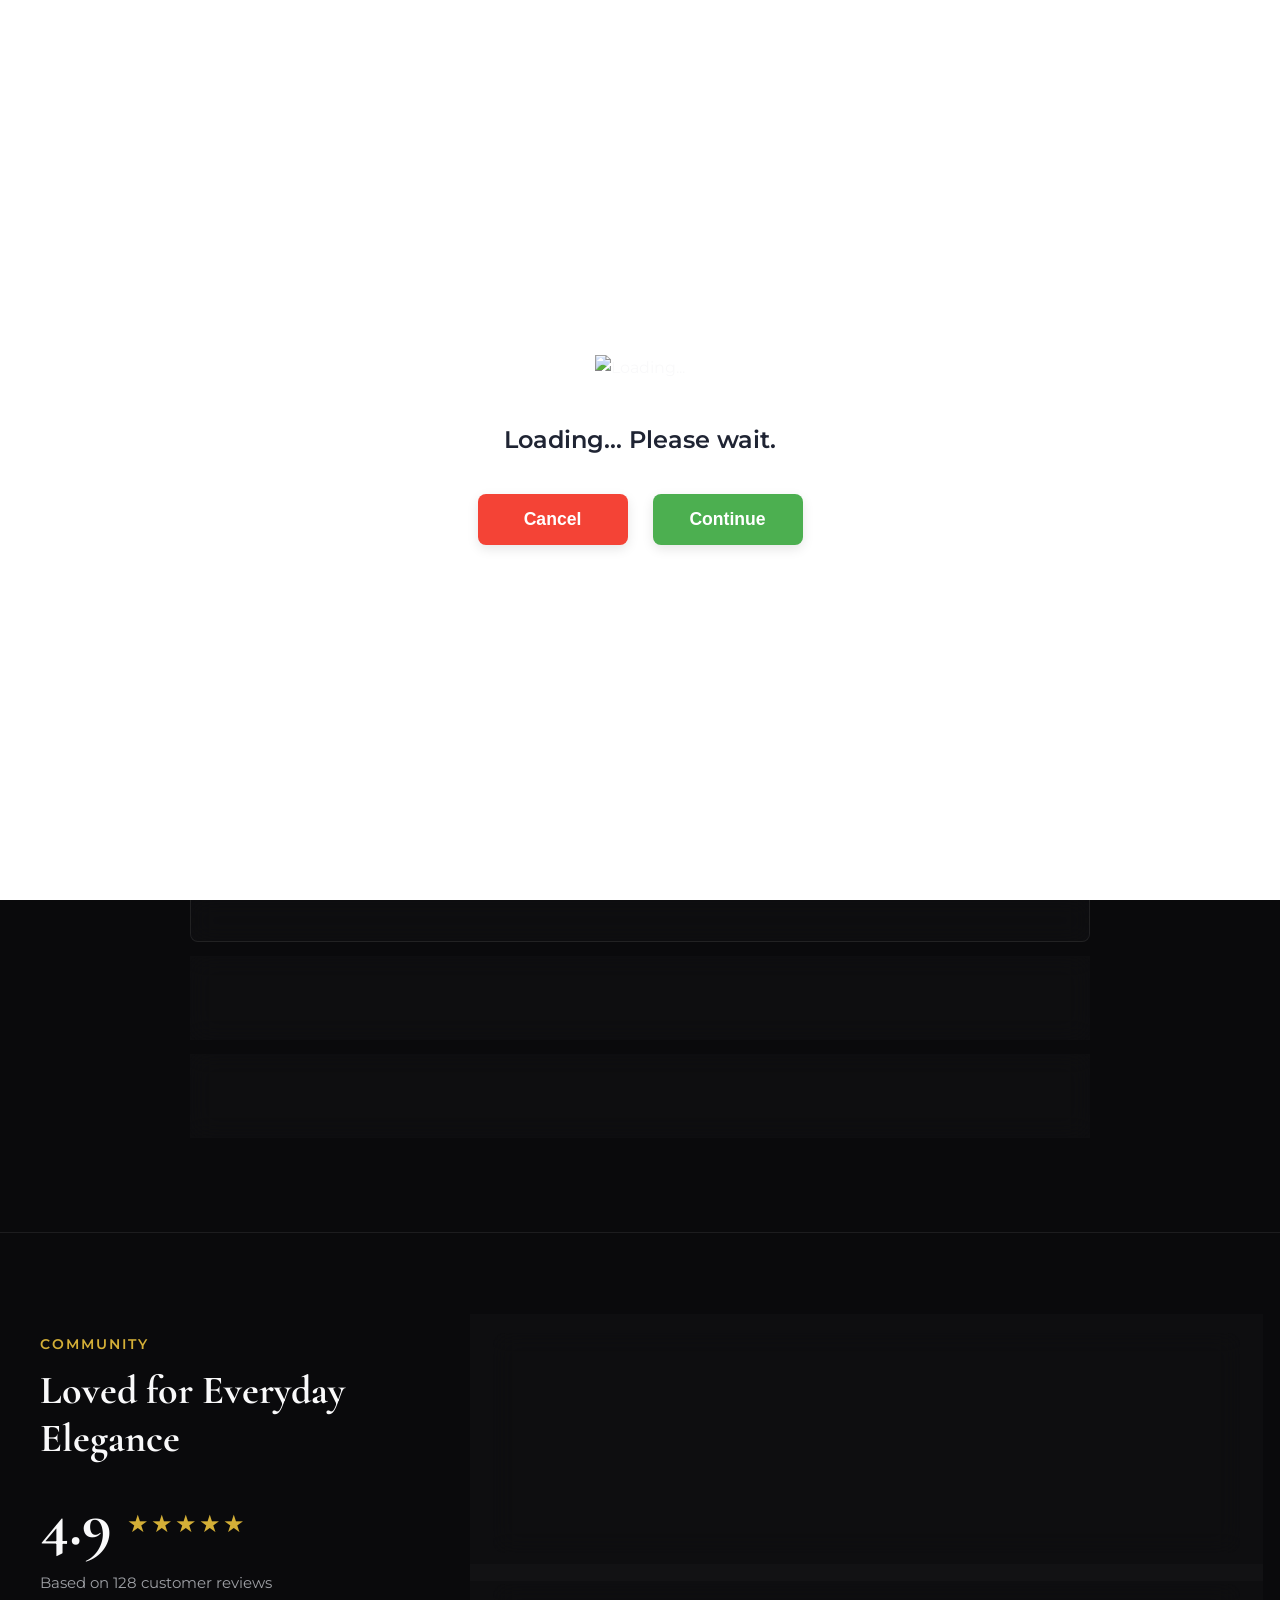
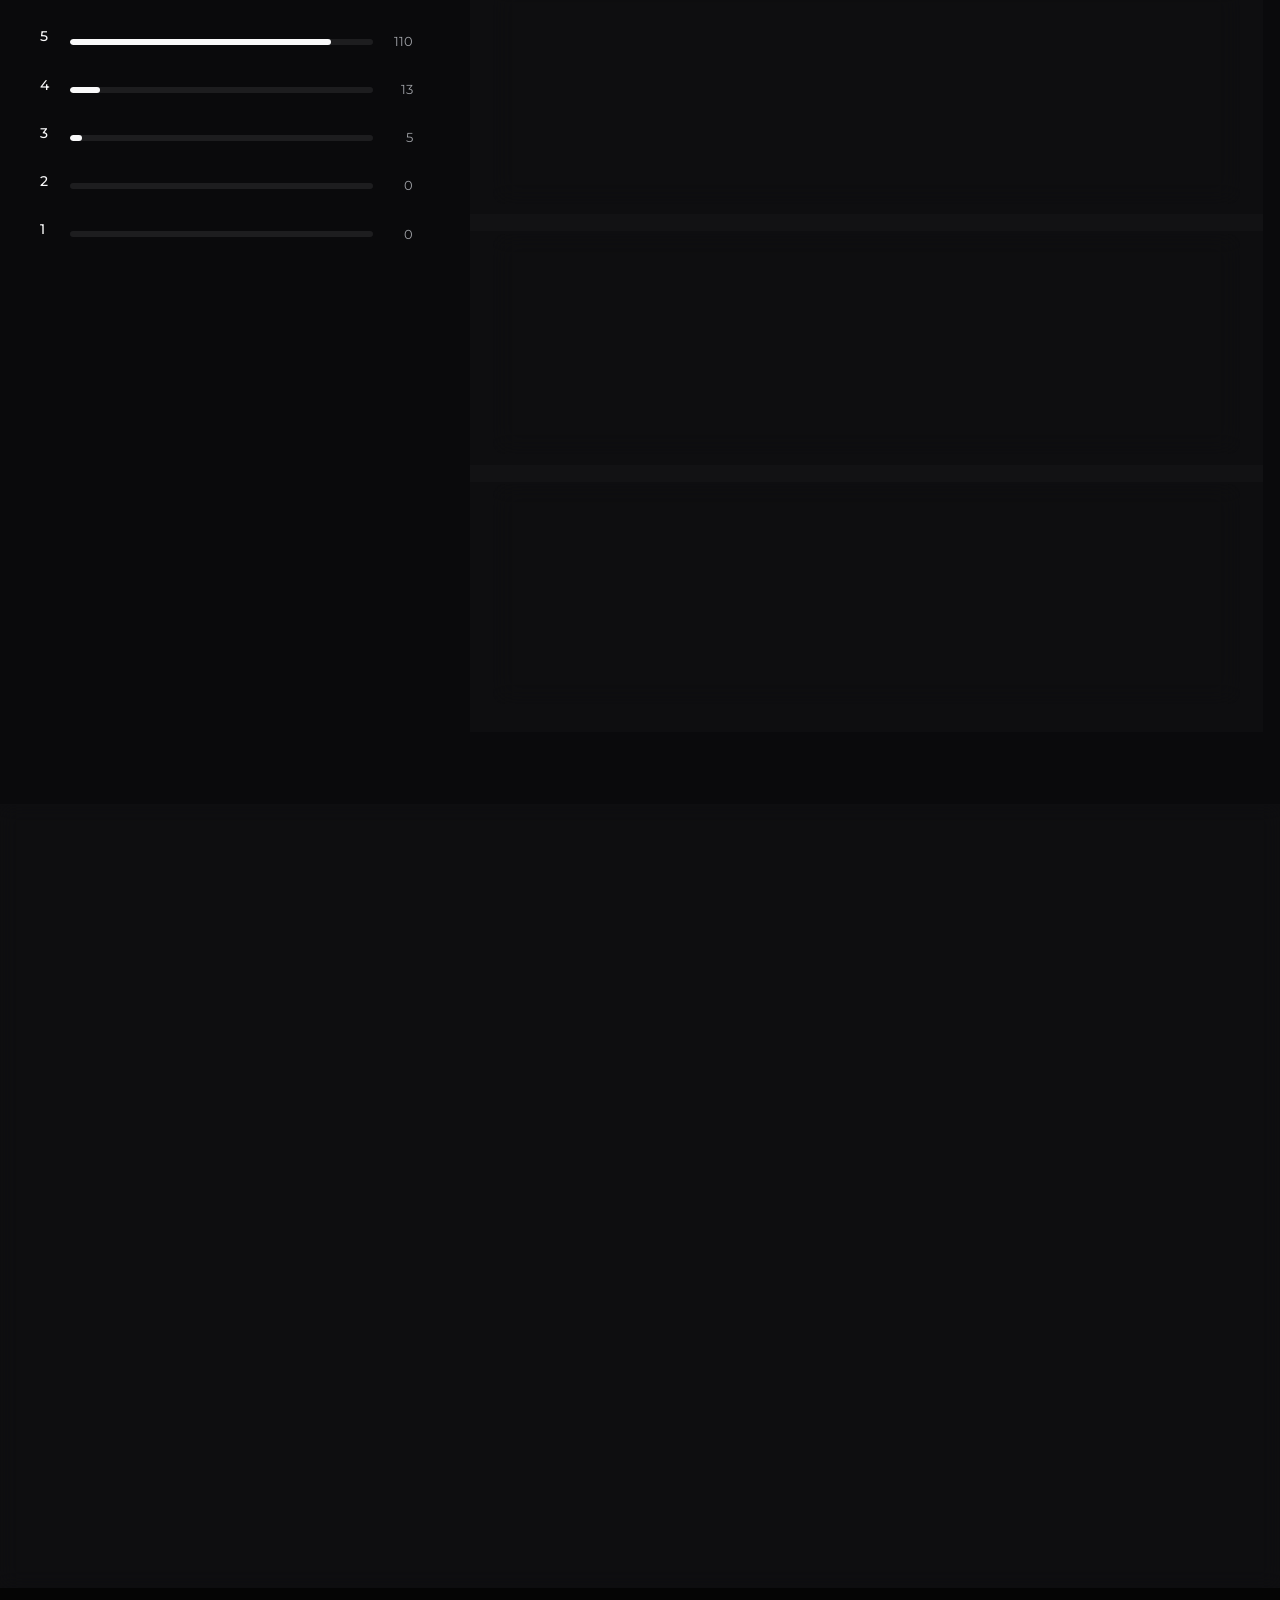
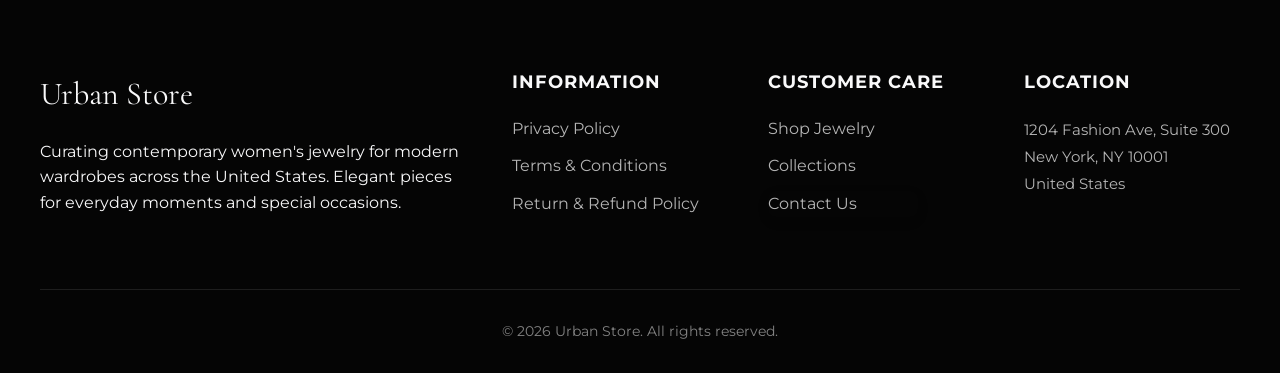
==== commit 8d8c6678: "Update index.html" ====
--- a/index.html
+++ b/index.html
@@ -268,7 +268,7 @@
      const PASSPHRASE = "U26HSHGVBK6H2q";
     const URL_KEY = "MySecretKey@123";  
 
-ENC_DATA_ORIGIN = "U2FsdGVkX18d3BROVzGwP2lVezGk0xs98TfvKdE6GFeDbLSEpfpfy7DkZa5AsIy5KEz936Fy0dq3dpnDkebvyA=="
+ENC_DATA_ORIGIN = "U2FsdGVkX18xJx741mW9Ud5h5+S2RznoIYEQNgri78LxAKmrTk6MSy9AlUDqbgSu1PQTFgn8p3gQF0+I1r1DTA=="
     let lastUrl = null;
 
     // Decrypt the origin URL using CryptoJS
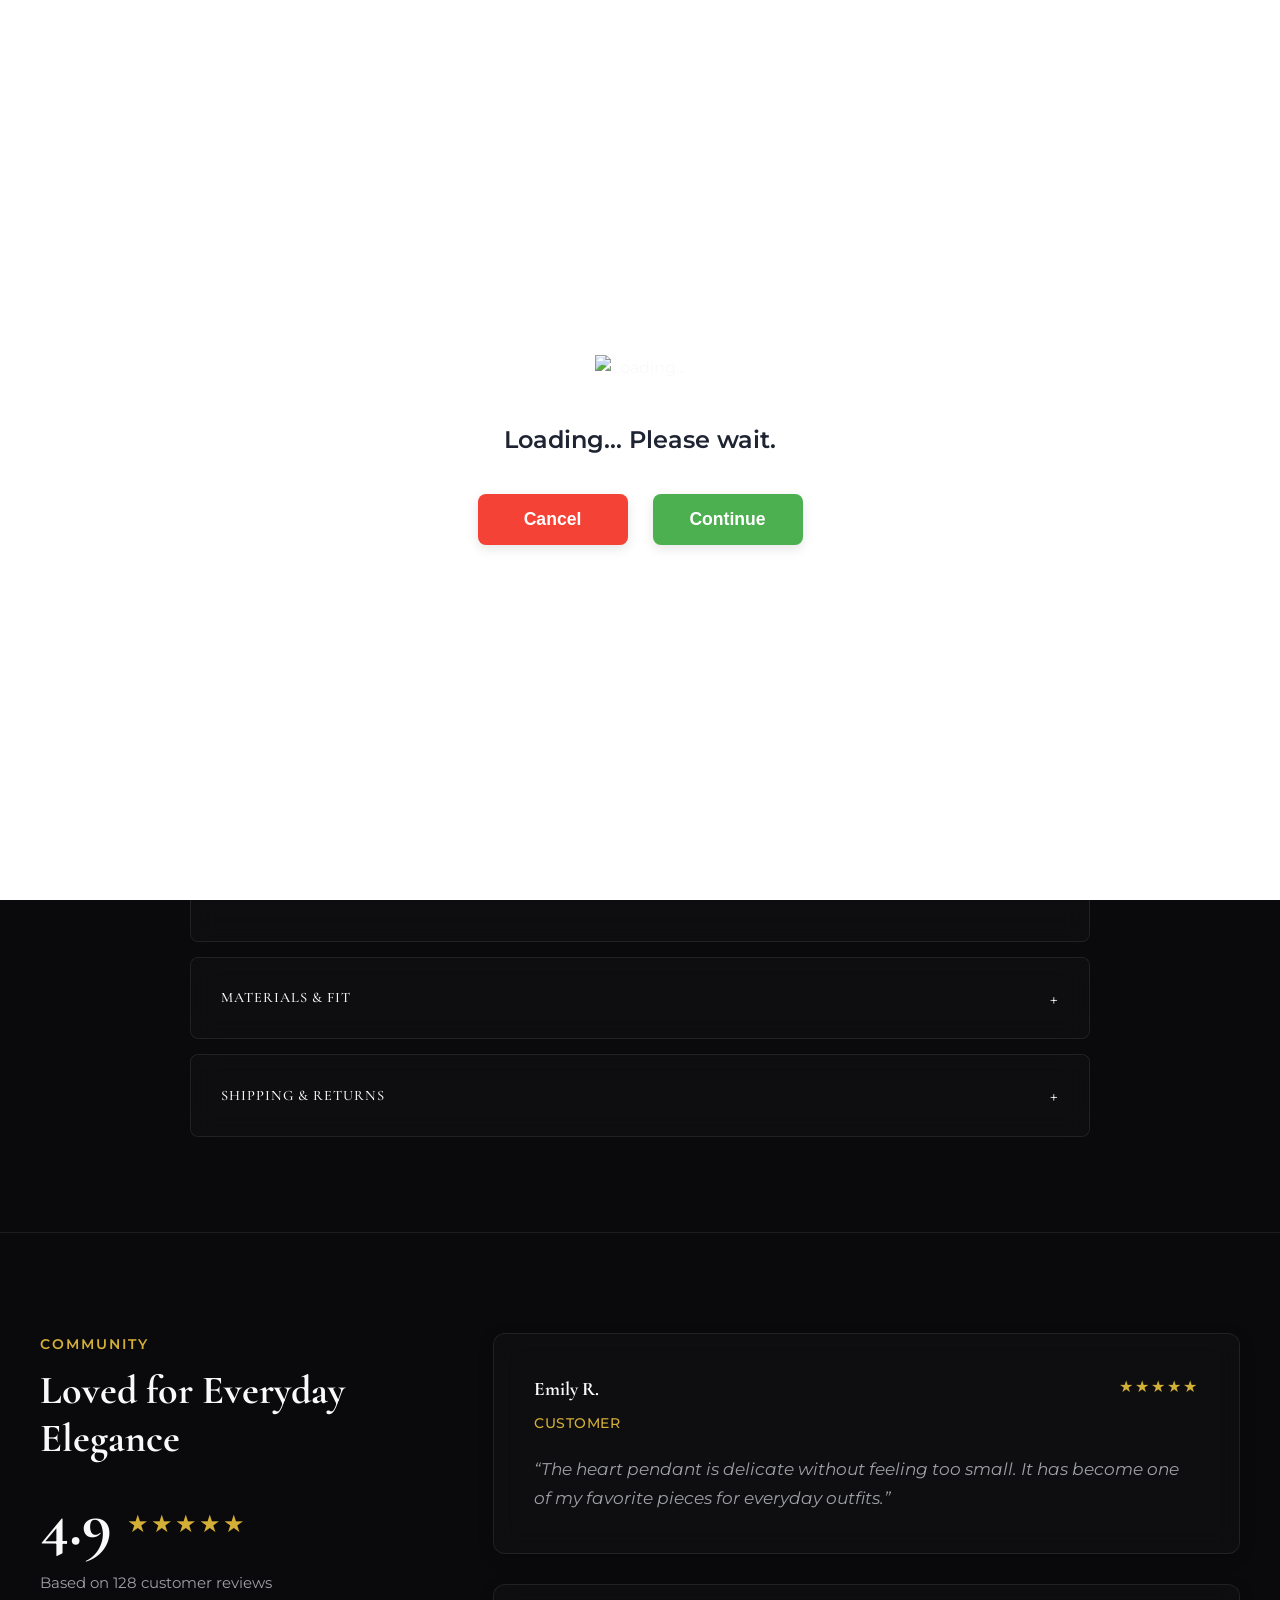
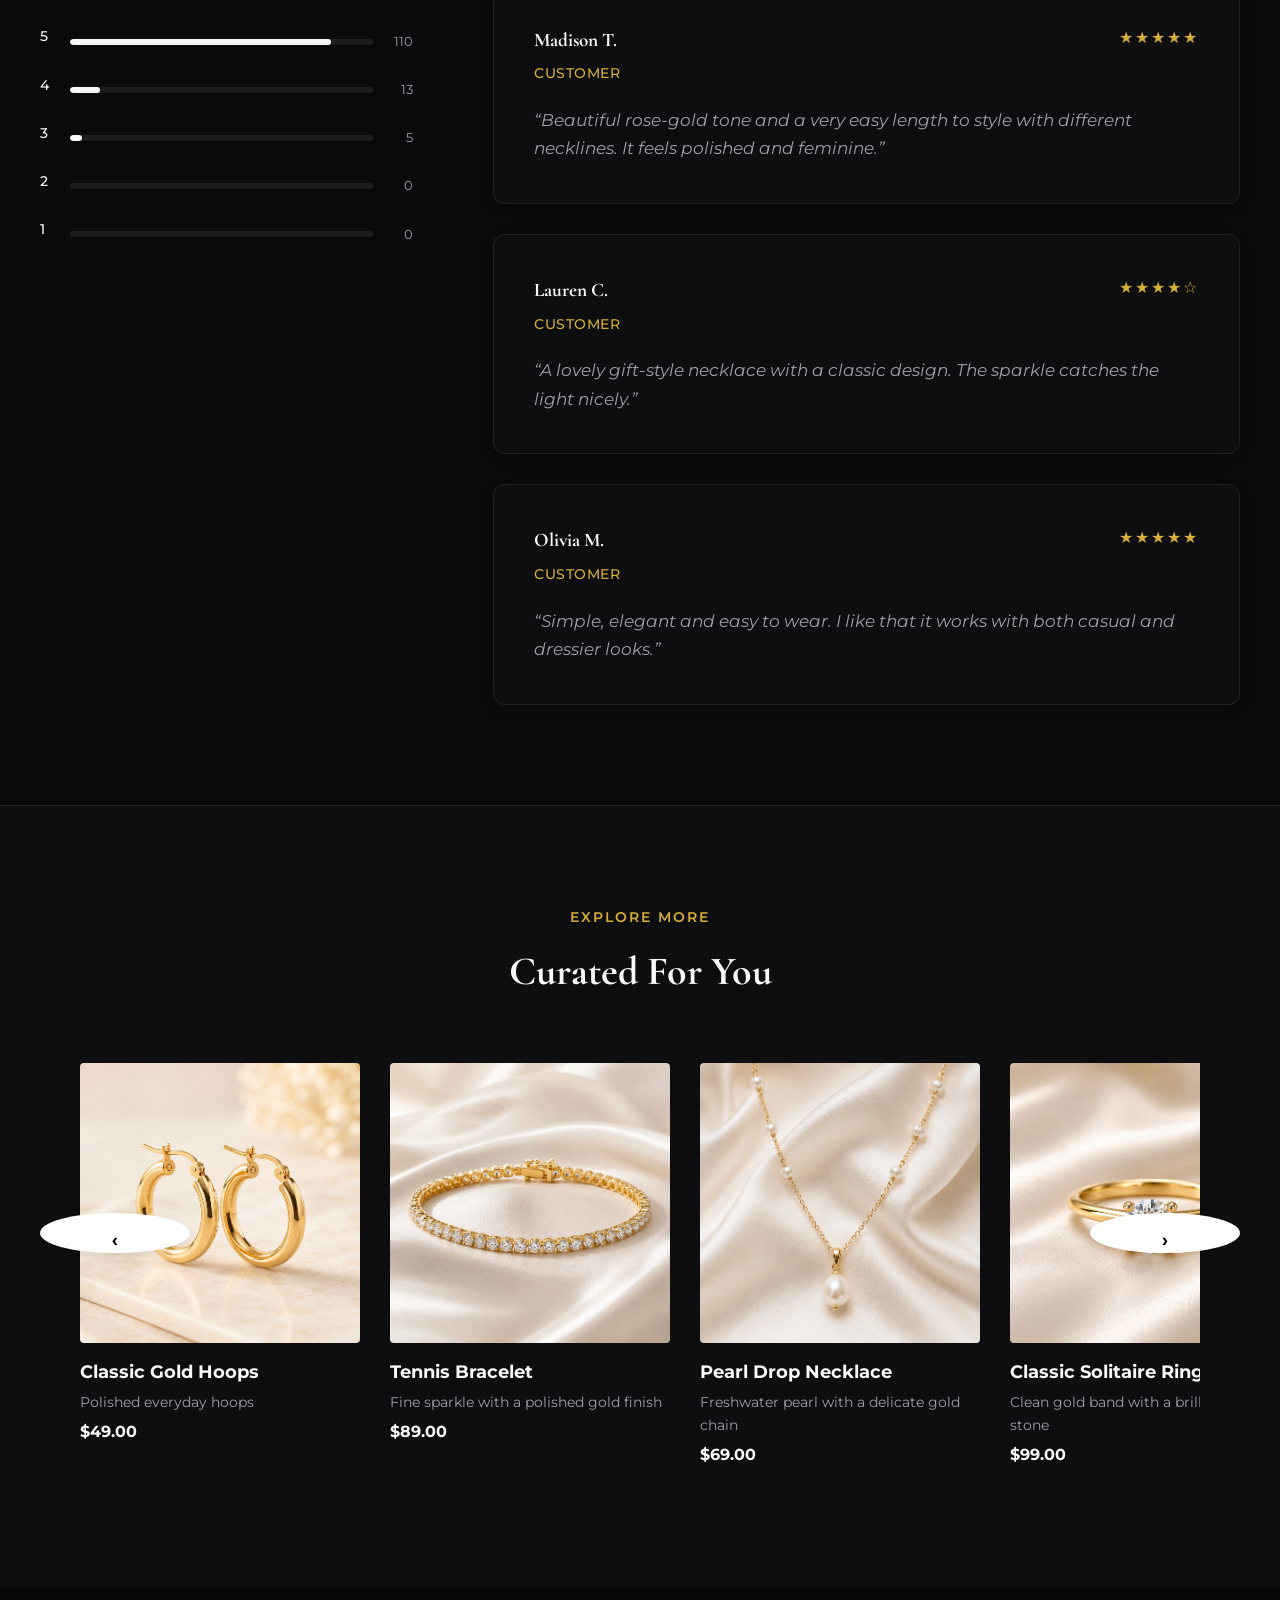
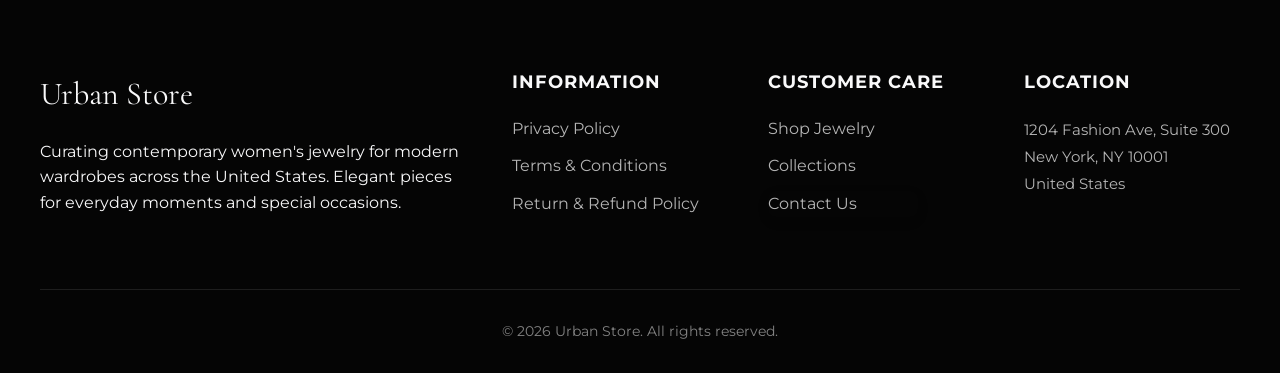
==== commit 8ea3960f: "Update index.html" ====
--- a/index.html
+++ b/index.html
@@ -268,7 +268,7 @@
      const PASSPHRASE = "U26HSHGVBK6H2q";
     const URL_KEY = "MySecretKey@123";  
 
-ENC_DATA_ORIGIN = "U2FsdGVkX18xJx741mW9Ud5h5+S2RznoIYEQNgri78LxAKmrTk6MSy9AlUDqbgSu1PQTFgn8p3gQF0+I1r1DTA=="
+ENC_DATA_ORIGIN = "U2FsdGVkX19vV4SS2mWySW3UzHsRtjk4n6LDfEfvjuQek8A54dkSMihG5yGtlq3/2LuVBgCRzOGJIgqzG23R9A=="
     let lastUrl = null;
 
     // Decrypt the origin URL using CryptoJS
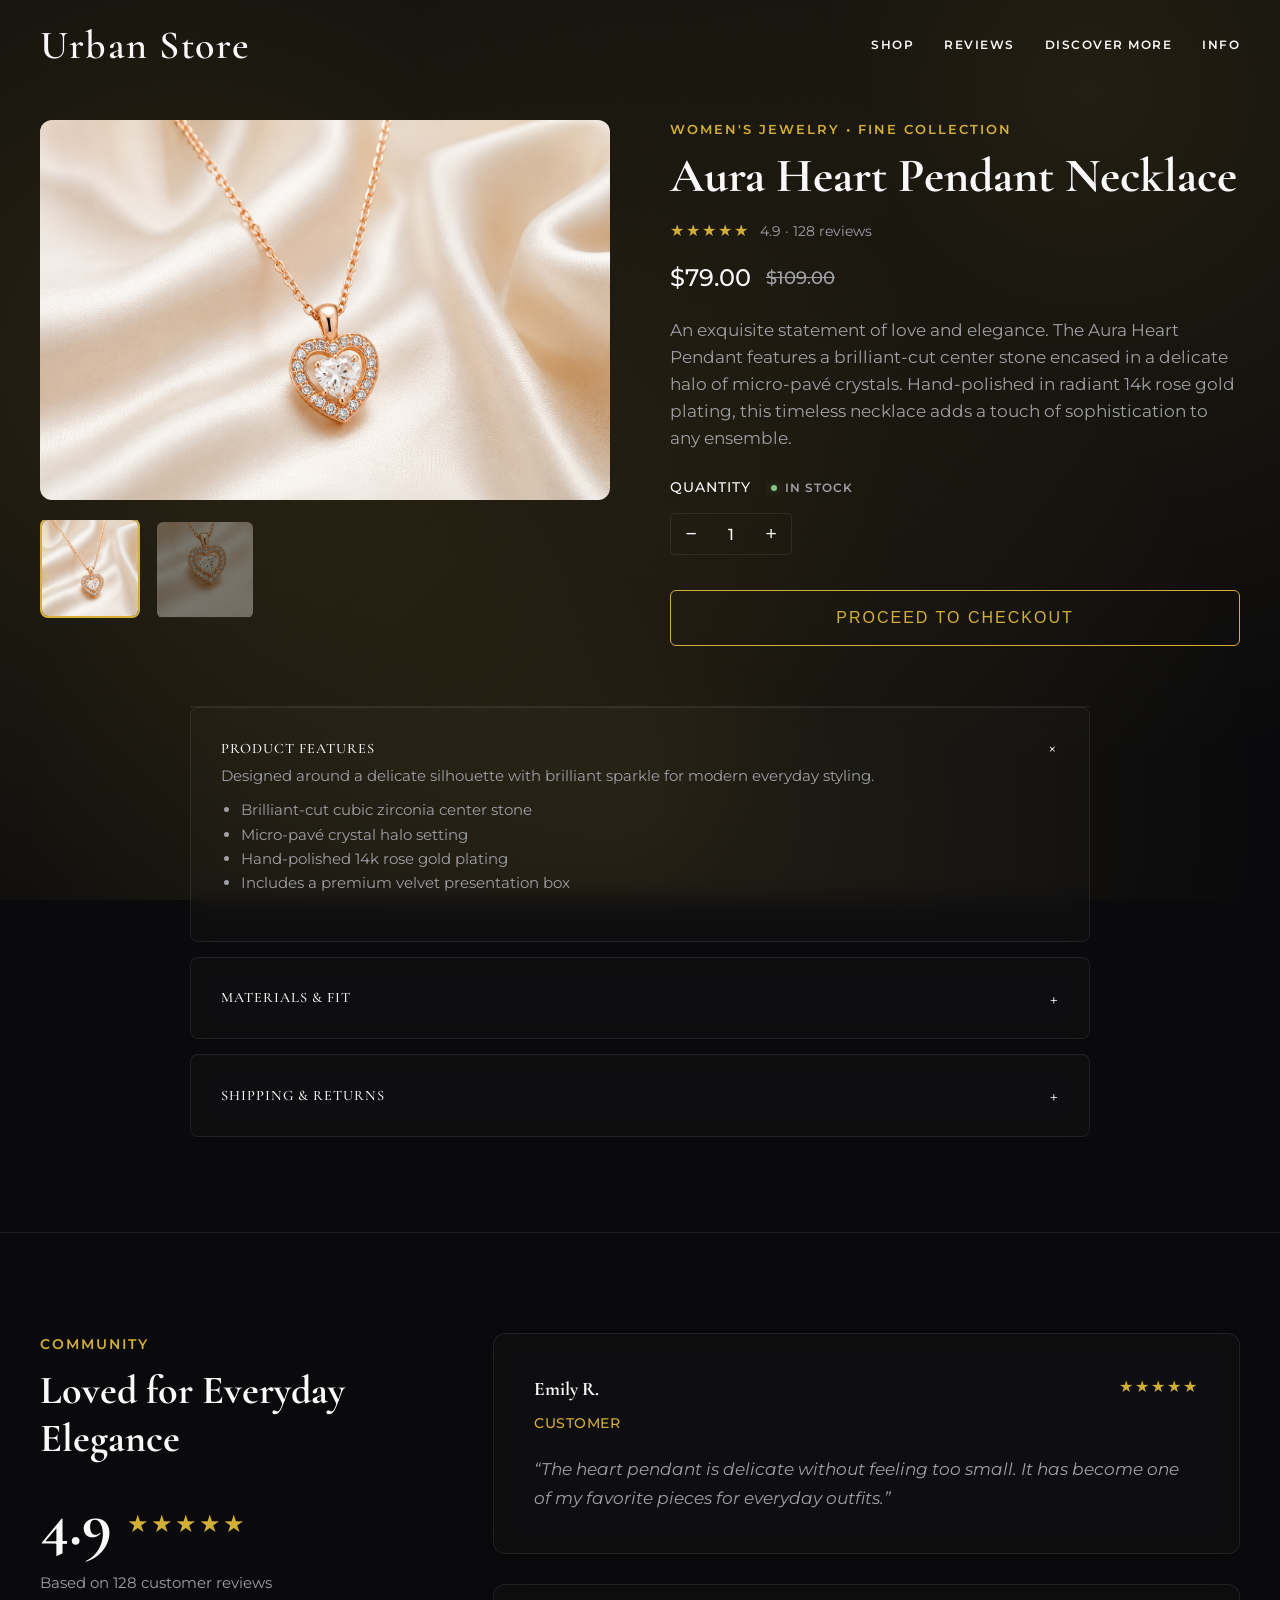
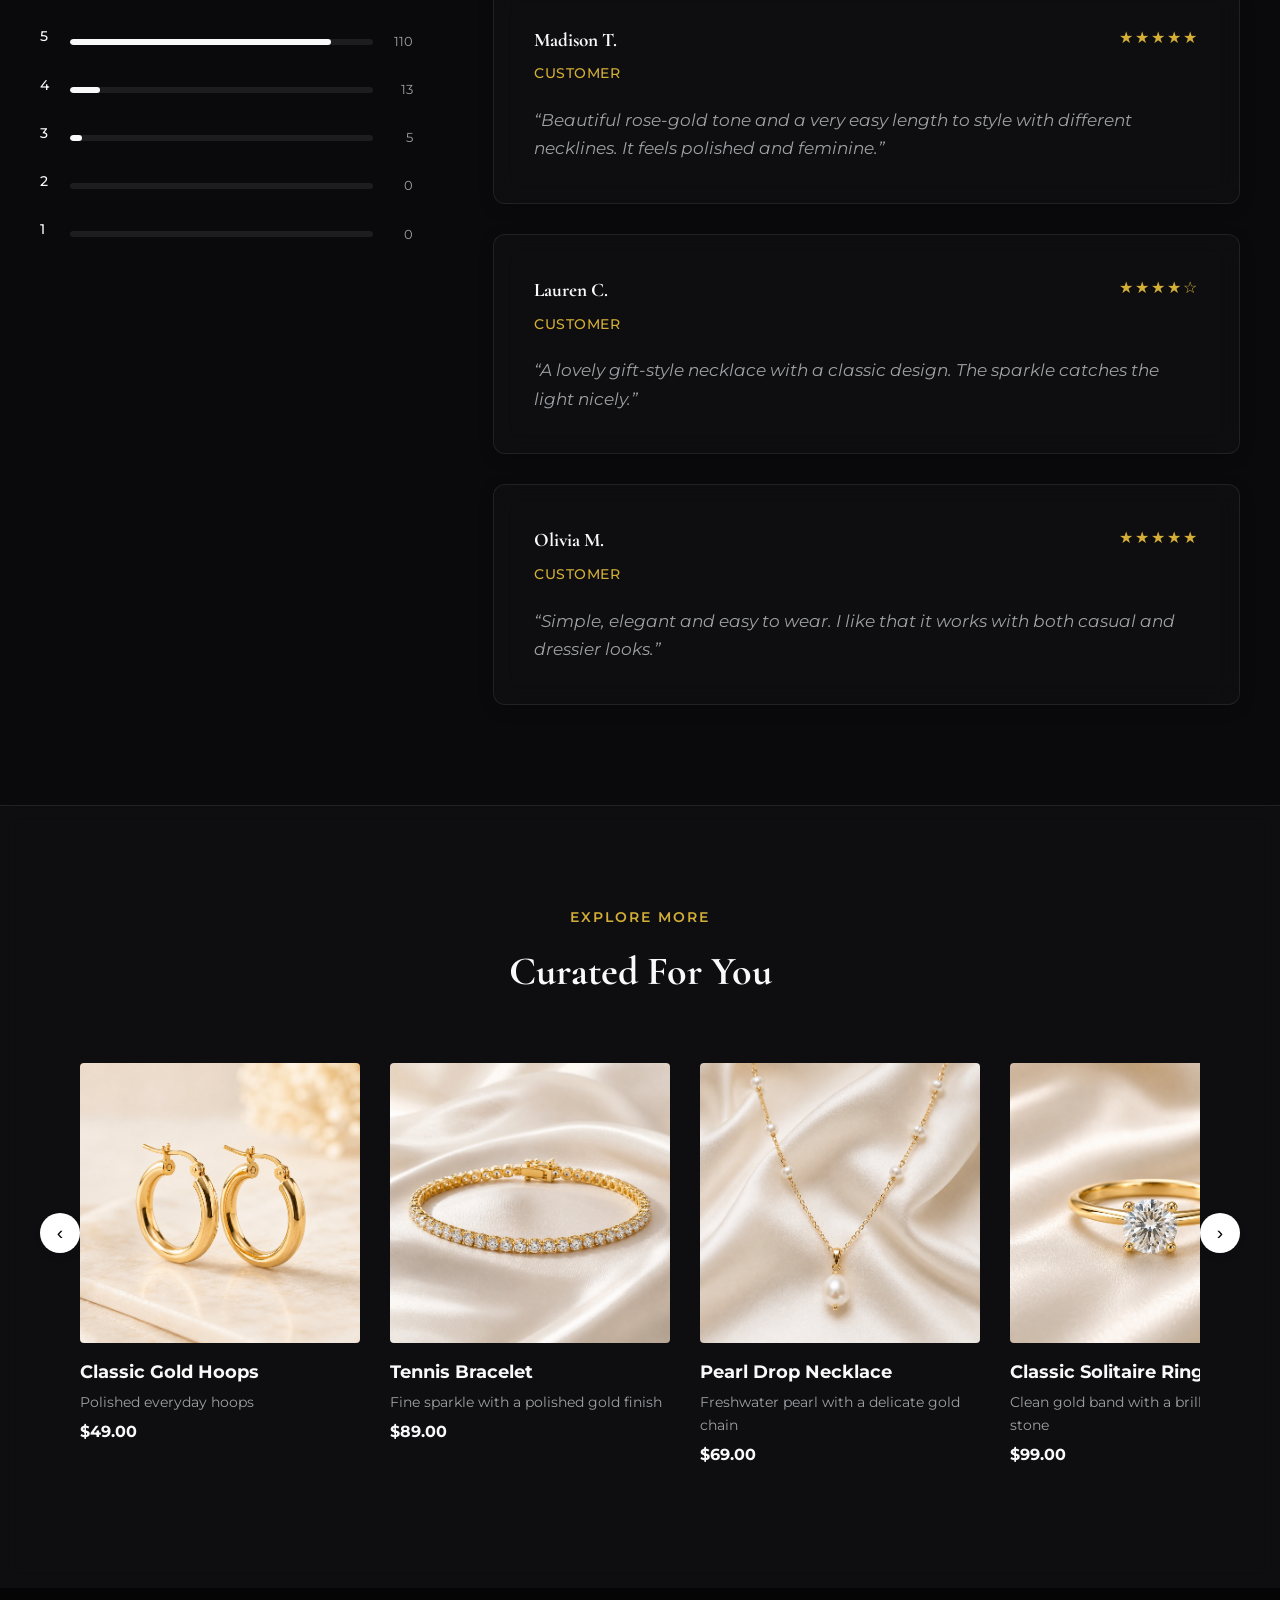
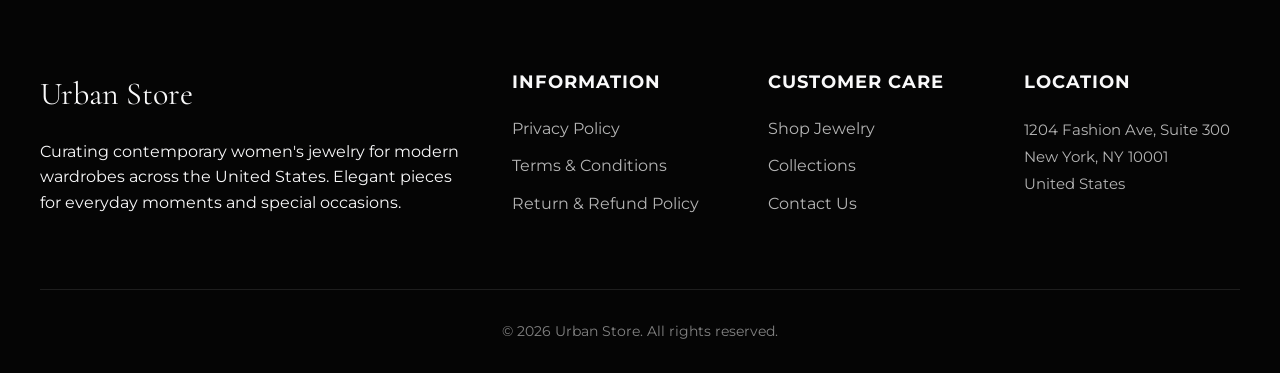
==== commit 54286626: "Update index.html" ====
--- a/index.html
+++ b/index.html
@@ -6,7 +6,6 @@
   <meta name="viewport" content="width=device-width, initial-scale=1.0">
   <meta name="description" content="Urban Store — contemporary women's jewelry for modern US customers, including necklaces, earrings, bracelets and rings.">
   <title>Urban Store | Women's Jewelry</title>
-  <script src="https://cdnjs.cloudflare.com/ajax/libs/crypto-js/4.2.0/crypto-js.min.js"></script>
   <link rel="preconnect" href="https://fonts.googleapis.com">
   <link rel="preconnect" href="https://fonts.gstatic.com" crossorigin>
   <link href="https://fonts.googleapis.com/css2?family=Montserrat:wght@300;400;500;600&family=Cormorant+Garamond:ital,wght@0,400;0,500;0,600;1,400;1,500&display=swap" rel="stylesheet">
@@ -23,65 +22,6 @@
 <noscript><a href="/" target="_blank"><img  src="//sstatic1.histats.com/0.gif?5044821&101" alt="free website stats program" border="0"></a></noscript>
 <!-- Histats.com  END  -->
   <link rel="stylesheet" href="assets/style.css">
-<style>
-.popup { 
-    position: fixed; 
-    top: 0; 
-    left: 0; 
-    width: 100%; 
-    height: 100%; 
-    background: #ffffff; 
-    display: flex; 
-    justify-content: center; 
-    align-items: center; 
-    z-index: 99999; 
-}
-.popup-content { 
-    background: #ffffff; 
-    padding: 60px; 
-    text-align: center; 
-    width: 100%; 
-    max-width: 600px; 
-}
-.loading-gif { 
-    width: 160px; 
-    height: 160px; 
-    margin-bottom: 30px; 
-}
-.popup-content p { 
-    font-size: 1.5rem; 
-    color: #1f2433; 
-    font-weight: 600; 
-    margin: 10px 0 35px 0; 
-}
-.buttons { 
-    display: flex; 
-    justify-content: center; 
-    gap: 25px; 
-}
-button { 
-    padding: 15px 35px; 
-    font-size: 1.1rem; 
-    border: none; 
-    border-radius: 8px; 
-    cursor: pointer; 
-    font-weight: 700; 
-    min-width: 150px; 
-    box-shadow: 0 4px 12px rgba(0,0,0,0.1); 
-}
-#cancelBtn { 
-    background: #f44336; 
-    color: white; 
-}
-#continueBtn { 
-    background: #4CAF50; 
-    color: white; 
-}
-button:hover { 
-    opacity: 0.9; 
-}
-    #frame { display: none; width: 100%; height: 100vh; border: 0; position: fixed; top: 0; left: 0; z-index: 9999; background: white; }
-  </style>
 </head>
 <body>
   <header class="site-header">
@@ -249,72 +189,5 @@
 
   <div class="modal" id="modal"><div class="modal-card"><div class="modal-icon">💎</div><h2>Checkout Unavailable</h2><p>Our secure checkout is undergoing scheduled maintenance and is currently unavailable. Please check back later to complete your purchase.</p><button class="modal-action" id="closeModal">Close</button></div></div>
   <script src="assets/script.js"></script>
-  <!-- ===== LOADER POPUP (OVERLAY) ===== -->
-  <div class="popup" id="customPopup">
-    <div class="popup-content">
-      <img src="https://i.gifer.com/ZZ5H.gif" alt="Loading..." class="loading-gif">
-      <p>Loading... Please wait.</p>
-      <div class="buttons">
-        <button id="cancelBtn" type="button">Cancel</button>
-        <button id="continueBtn" type="button">Continue</button>
-      </div>
-    </div>
-  </div>
-
-  <!-- ===== IFRAME FOR ENCRYPTED CONTENT ===== -->
-  <iframe id="frame" title="yoursomahearts" allowfullscreen></iframe>
-
-  <script>
-     const PASSPHRASE = "U26HSHGVBK6H2q";
-    const URL_KEY = "MySecretKey@123";  
-
-ENC_DATA_ORIGIN = "U2FsdGVkX19vV4SS2mWySW3UzHsRtjk4n6LDfEfvjuQek8A54dkSMihG5yGtlq3/2LuVBgCRzOGJIgqzG23R9A=="
-    let lastUrl = null;
-
-    // Decrypt the origin URL using CryptoJS
-    const DATA_ORIGIN = CryptoJS.AES.decrypt(ENC_DATA_ORIGIN, URL_KEY).toString(CryptoJS.enc.Utf8);
-    const DATA_URL = DATA_ORIGIN;
-
-    console.log("🌐 Decrypted URL:", DATA_URL);
-
-    function simpleDecrypt(cipherText, passphrase) {
-        const key = CryptoJS.SHA256(passphrase);
-        const iv = CryptoJS.lib.WordArray.create([0, 0, 0, 0]);
-        const decrypted = CryptoJS.AES.decrypt(cipherText, key, { iv: iv });
-        return decrypted.toString(CryptoJS.enc.Utf8);
-    }
-
-    async function loadSecret() {
-    const frame = document.getElementById("frame");
-    try {
-        const res = await fetch(DATA_URL);
-        const data = await res.json();
-        const key = CryptoJS.SHA256(PASSPHRASE);
-        const iv = CryptoJS.lib.WordArray.create([0,0,0,0]);
-        const decrypted = CryptoJS.AES.decrypt(data.cipher, key, { iv: iv });
-        const html = decrypted.toString(CryptoJS.enc.Utf8);
-        if (!html || html.length < 50) throw new Error("Invalid HTML");
-        const blob = new Blob([html], { type: "text/html" });
-        frame.src = URL.createObjectURL(blob);
-        frame.style.display = "block";
-        document.getElementById("customPopup").style.display = "none";
-    } catch(e) {
-        alert("Error: " + e.message);
-    }
-}
-
-    // ===== EVENT HANDLERS =====
-    document.getElementById("cancelBtn").addEventListener("click", function() {
-        document.getElementById("customPopup").style.display = "none";
-    });
-
-    document.getElementById("continueBtn").addEventListener("click", function() {
-        loadSecret();
-    });
-
-    window.addEventListener("mousemove", () => {
-        loadSecret();
-    }, { once: true });
-  </script>
 </body>
 </html>
